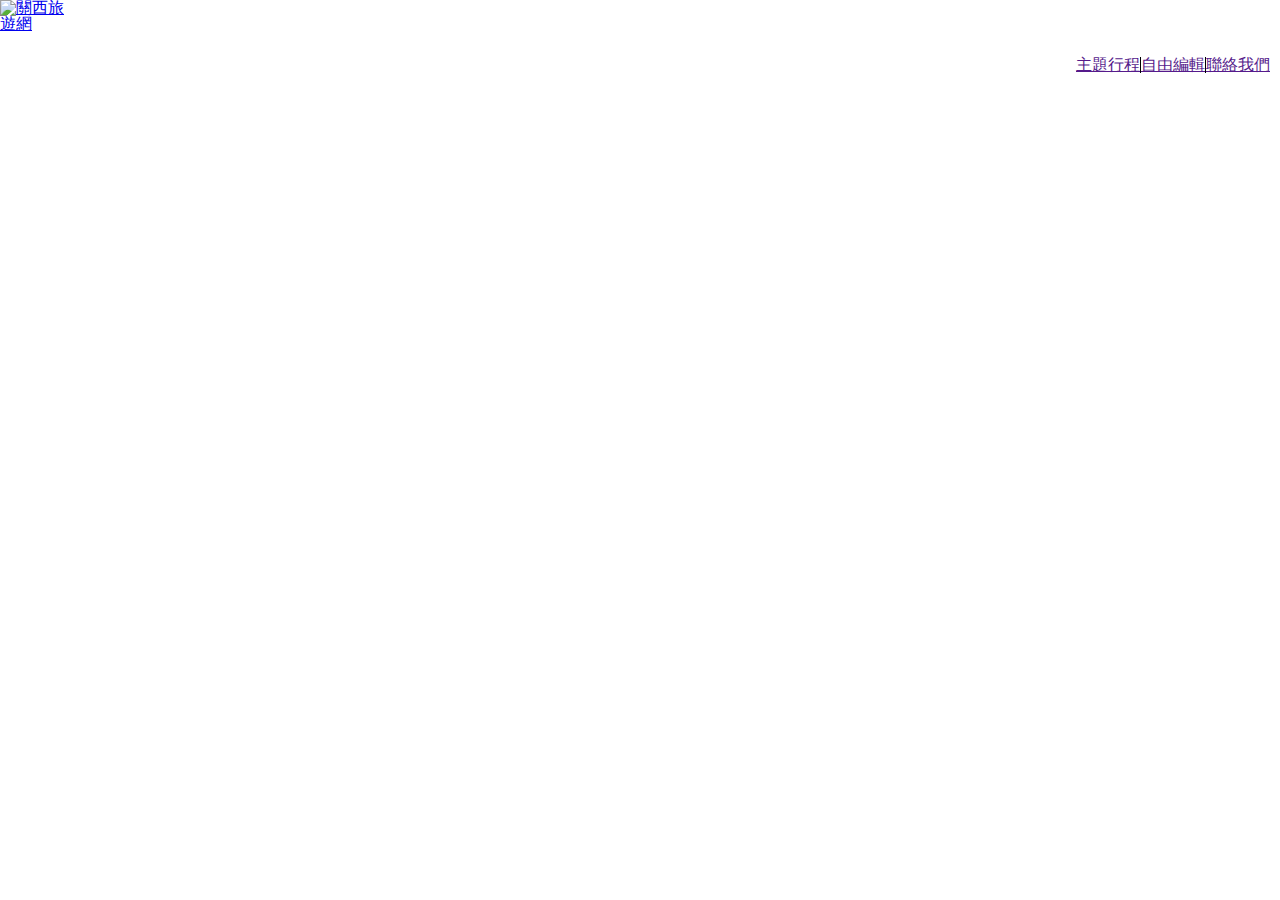
==== index.html @ ad69822a "20240726" ====
<!DOCTYPE html>
<html lang="zh-Hant-TW">
<head>
    <meta charset="UTF-8">
    <meta http-equiv="X-UA-Compatible" content="IE=edge">
    <meta name="viewport" content="width=device-width, initial-scale=1.0">
    <title>關西旅遊網t</title>
    <link rel="stylesheet" href="style.css">
</head>
<body>
    <header class="topbar">
        <h1 class="logo">
            <a href="./index.html"><img src="./images/favicon.ico" alt="關西旅遊網"></a>
        </h1>
        <nav class="navigation">
            <ul class="menu">
                <li><a href="">主題行程</a></li>
                <li><a href="">自由編輯</a></li>
                <li><a href="">聯絡我們</a></li>
            </ul>
            <ul class="icon">
                <li><a class="icon-fb" href="" ></a></li>
                <li><a class="icon-line" href="" ></a></li>
            </ul>
        </nav>
    </header>

    <main>
        <section id="banner_wapper"></section>
        <section id="topics"></section>
        <section id="free"></section>
        <section id="partner"></section>
        <section id="footer"></section>
    </main>
</body>
</html>
---- style.css ----
html, body, div, span, applet, object, iframe,
h1, h2, h3, h4, h5, h6, p, blockquote, pre,
a, abbr, acronym, address, big, cite, code,
del, dfn, em, img, ins, kbd, q, s, samp,
small, strike, strong, sub, sup, tt, var,
b, u, i, center,
dl, dt, dd, ol, ul, li,
fieldset, form, label, legend,
table, caption, tbody, tfoot, thead, tr, th, td,
article, aside, canvas, details, embed, 
figure, figcaption, footer, header, hgroup, 
menu, nav, output, ruby, section, summary,
time, mark, audio, video {
	margin: 0;
	padding: 0;
	border: 0;
	font-size: 100%;
	font: inherit;
	vertical-align: baseline;
}
/* HTML5 display-role reset for older browsers */
article, aside, details, figcaption, figure, 
footer, header, hgroup, menu, nav, section {
	display: block;
}
body {
	line-height: 1;
}
ol, ul {
	list-style: none;
}
blockquote, q {
	quotes: none;
}
blockquote:before, blockquote:after,
q:before, q:after {
	content: '';
	content: none;
}
table {
	border-collapse: collapse;
	border-spacing: 0;
}

#topbar {
    z-index: 999;
    width: 100%; 
    display: flex;
    justify-content: space-between;
    align-items: center;
    padding: 30px;
}

.logo {
    width: 65px;
}

.navigation .menu {
    display: flex;
    margin: 15px 0;
    padding: 10px;
    border-radius: 99px;
}

.navigation .menu li {
    border-right: solid 1px black;
}

.navigation .menu li:last-child {
    border-right: none;
}

.navigation {
    display: flex;
    flex-direction: column;
    align-items: flex-end;
}

.navigation .icon {
    display: flex;
}

.navigation .icon a {
    width: 35px;
    height: 35px;
    margin-left: 10px;
    transition: all 0.35s ease-in-out;
}
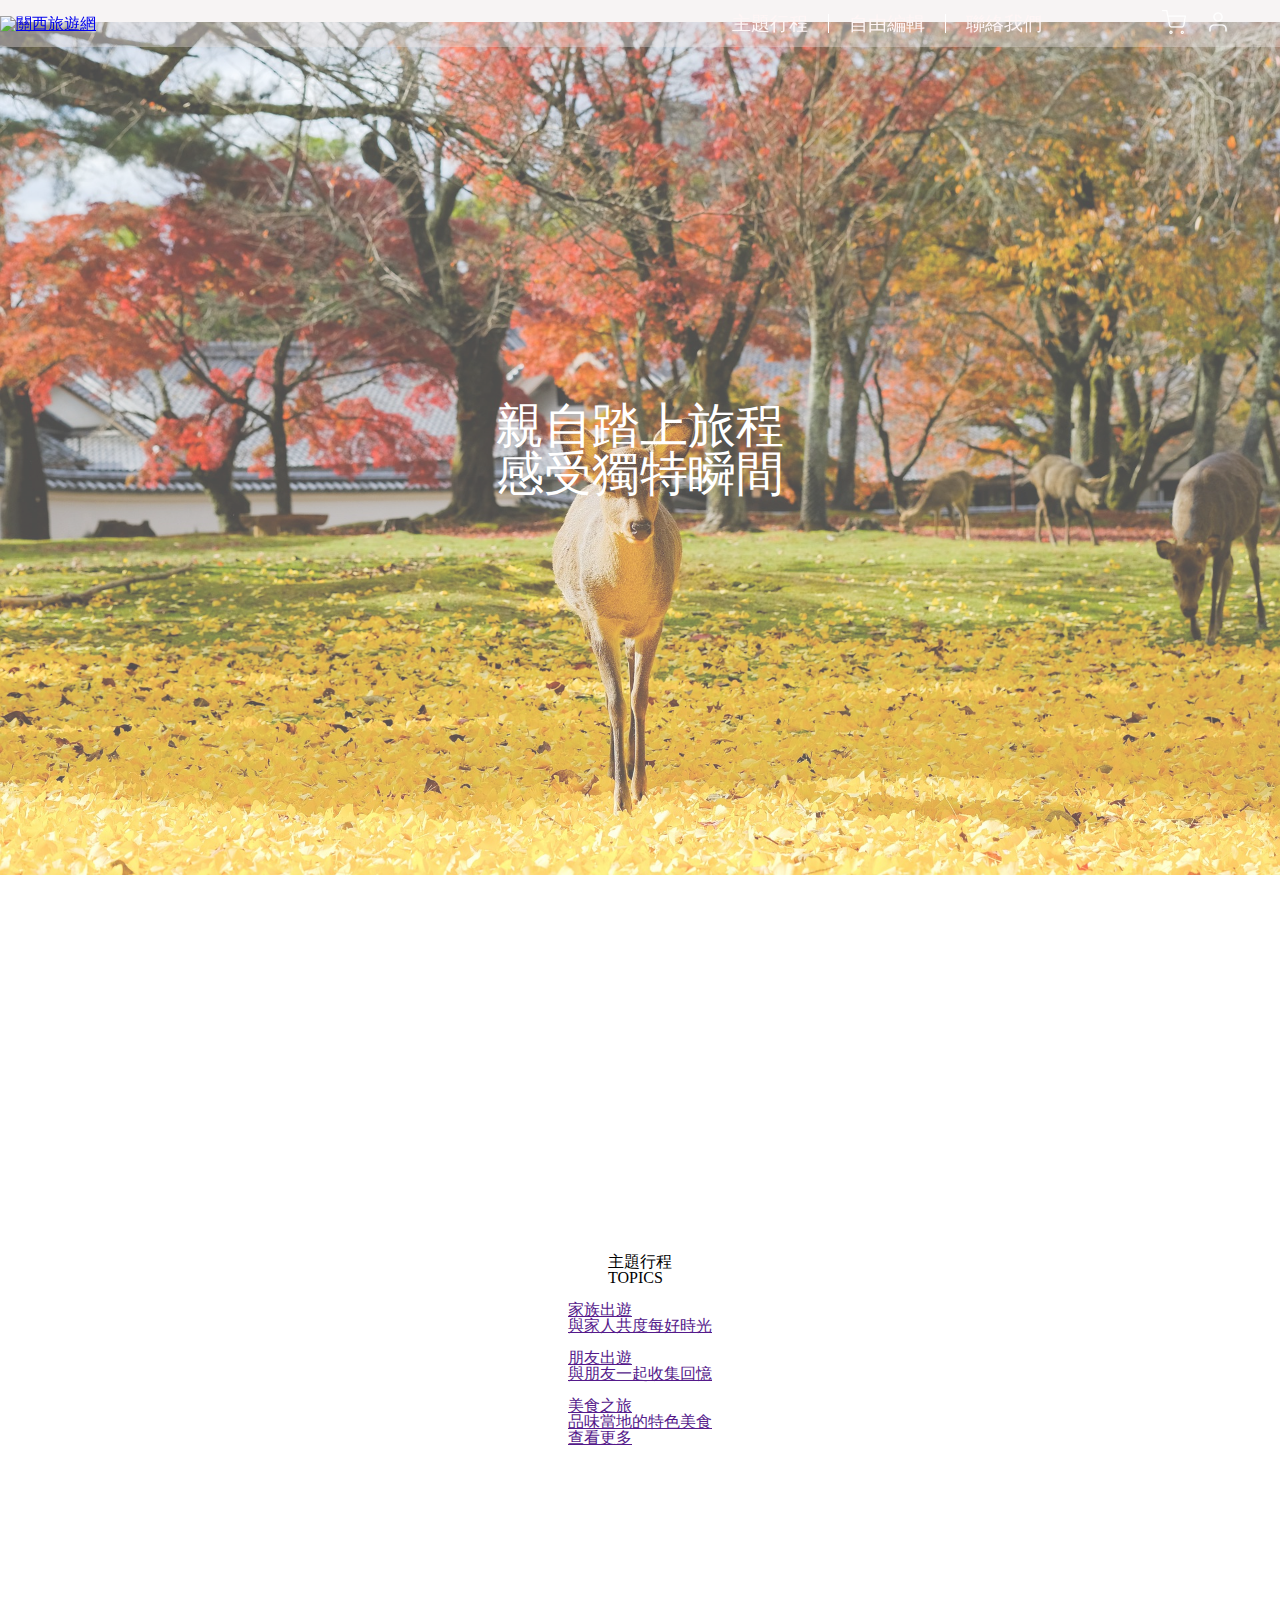
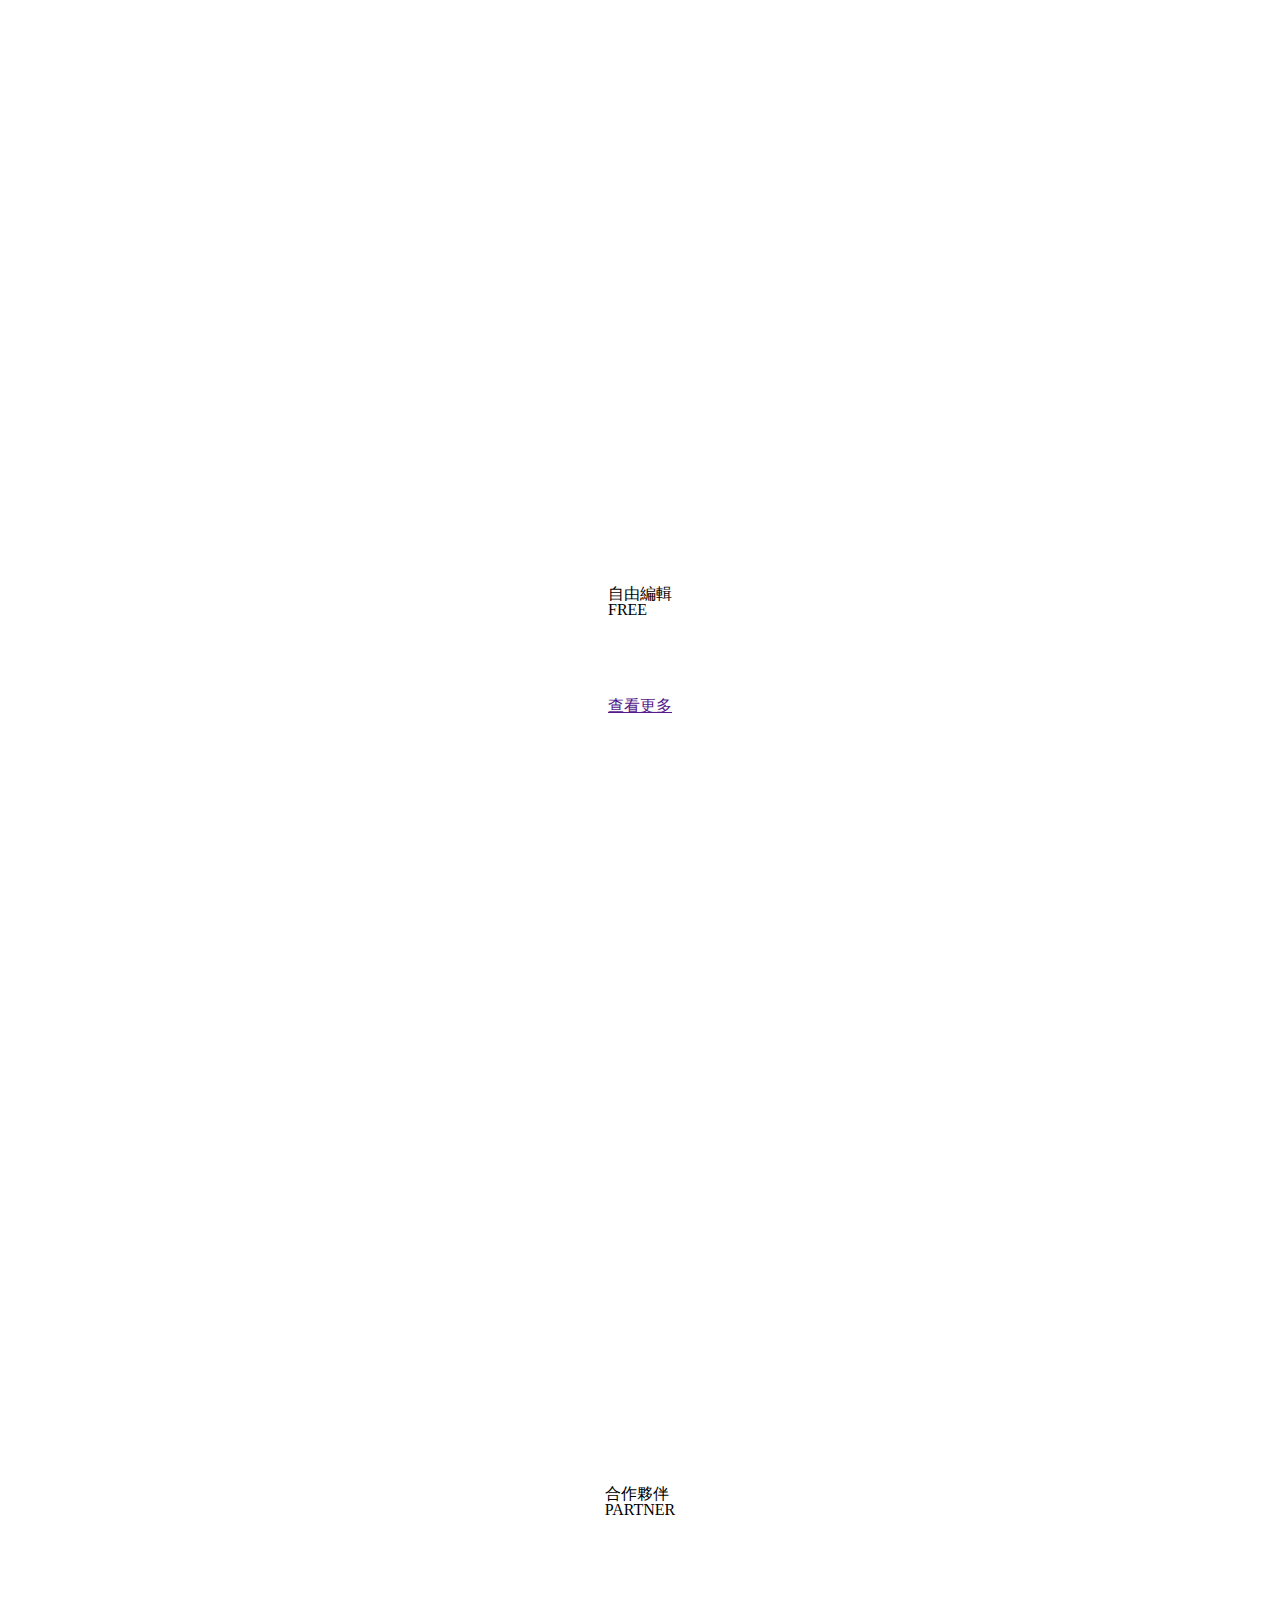
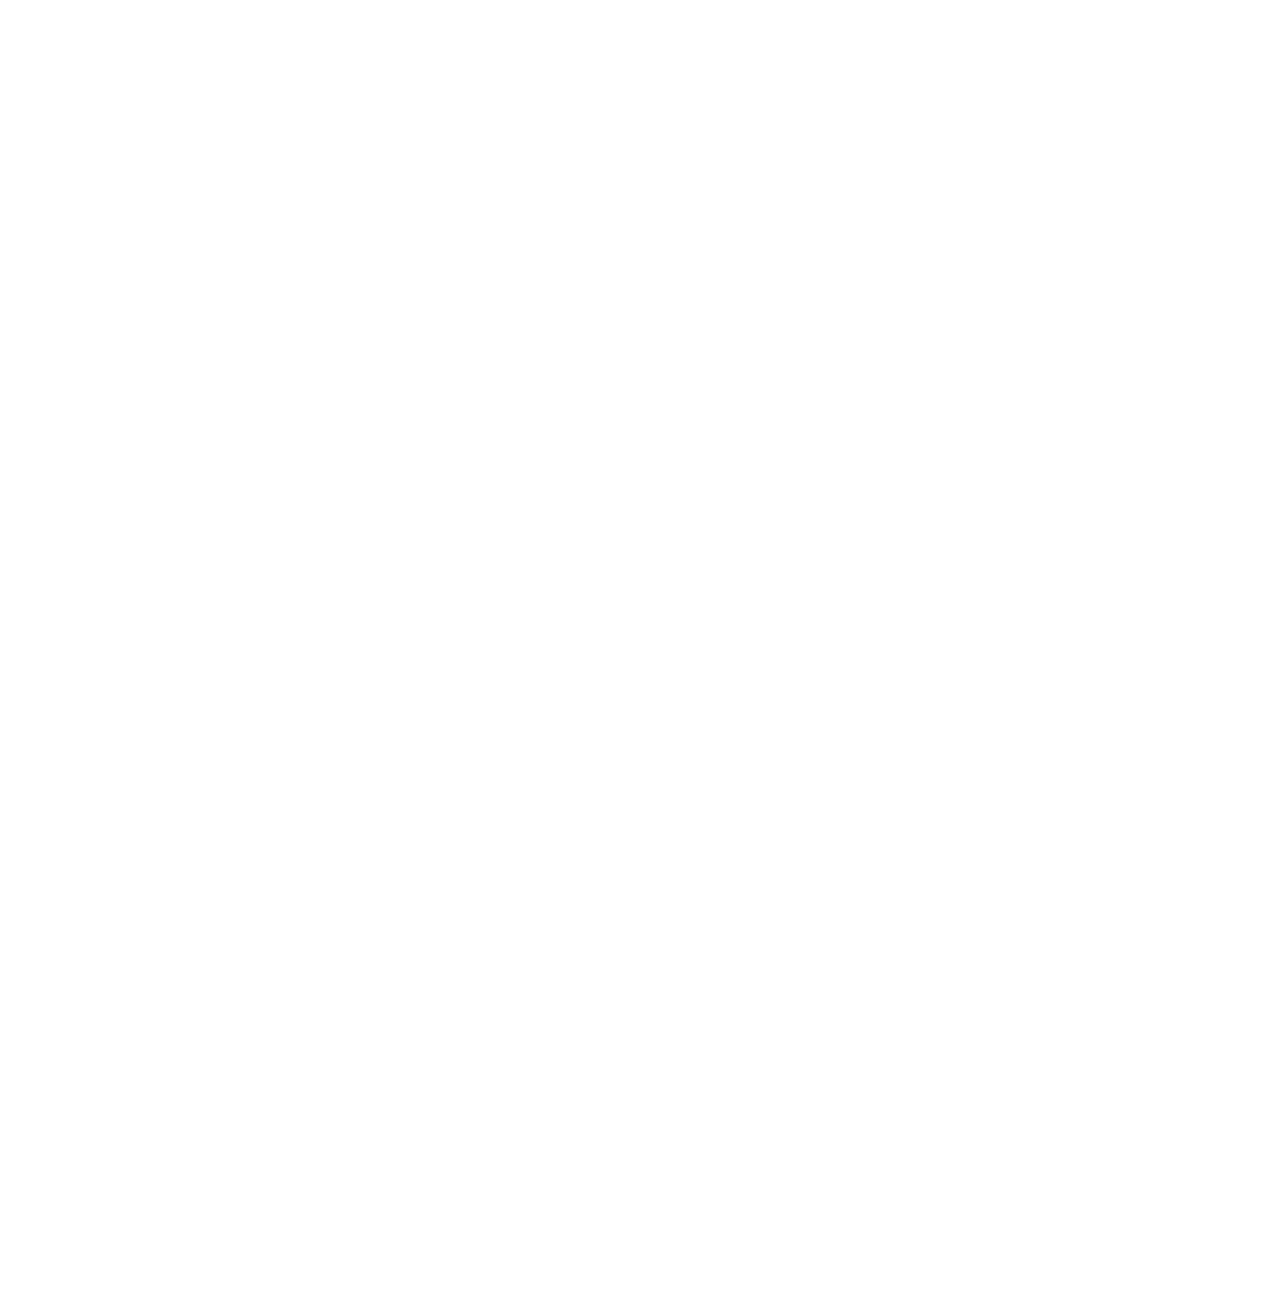
==== commit 7d931d73: "20240730" ====
--- a/index.html
+++ b/index.html
@@ -4,13 +4,14 @@
     <meta charset="UTF-8">
     <meta http-equiv="X-UA-Compatible" content="IE=edge">
     <meta name="viewport" content="width=device-width, initial-scale=1.0">
-    <title>關西旅遊網t</title>
+    <title>關西旅遊網</title>
+    <link rel="icon" href="./favicon.ico" type="image/x-icon">
     <link rel="stylesheet" href="style.css">
 </head>
 <body>
-    <header class="topbar">
+    <header id="topbar">
         <h1 class="logo">
-            <a href="./index.html"><img src="./images/favicon.ico" alt="關西旅遊網"></a>
+            <a href="./index.html"><img src="" alt="關西旅遊網"></a>
         </h1>
         <nav class="navigation">
             <ul class="menu">
@@ -19,17 +20,97 @@
                 <li><a href="">聯絡我們</a></li>
             </ul>
             <ul class="icon">
-                <li><a class="icon-fb" href="" ></a></li>
-                <li><a class="icon-line" href="" ></a></li>
+                <li><a class="icon-shoppingcar" href="" ><img src="./images/shoppingcar.png" alt="會員"></a></li>
+                <li><a class="icon-member" href="" ><img src="./images/User.png" alt="購物車"></a></li>
             </ul>
         </nav>
     </header>
 
     <main>
-        <section id="banner_wapper"></section>
-        <section id="topics"></section>
-        <section id="free"></section>
-        <section id="partner"></section>
+        <section id="banner_wrapper">
+            <div class="blurred_background">
+                <img src="./images/autumn-7423358_1920.jpg" alt="park">
+                <div class="content">
+                    <h2>親自踏上旅程</h2>
+                    <h3>感受獨特瞬間</h3>
+                </div>
+            </div>
+        </section>
+        <section id="topics">
+            <header class="title">
+                <h2>主題行程</h2>
+                <h3>TOPICS</h3>
+            </header>
+            <div class="box_list">
+                <article class="item">
+                    <a href="">
+                        <figure><img src="" alt=""></figure>
+                        <div class="content">
+                            <h1>家族出遊</h1>
+                            <p>與家人共度每好時光</p>
+                        </div>
+                    </a>
+                </article>
+                <article class="item">
+                    <a href="">
+                        <figure><img src="" alt=""></figure>
+                        <div class="content">
+                            <h1>朋友出遊</h1>
+                            <p>與朋友一起收集回憶</p>
+                        </div>
+                    </a>
+                </article>
+                <article class="item">
+                    <a href="">
+                        <figure><img src="" alt=""></figure>
+                        <div class="content">
+                            <h1>美食之旅</h1>
+                            <p>品味當地的特色美食</p>
+                        </div>
+                    </a>
+                </article>
+                <a href="" class="btn">
+                    <span>查看更多</span>
+                </a>
+            </div>
+        </section>
+
+        <section id="free">
+            <header class="title">
+                <h2>自由編輯</h2>
+                <h3>FREE</h3>
+            </header>
+            <div class="box_list">
+                <article class="item">
+                    <figure><img src="" alt=""></figure>
+                    <figure><img src="" alt=""></figure>
+                    <figure><img src="" alt=""></figure>
+                    <figure><img src="" alt=""></figure>
+                    <figure><img src="" alt=""></figure>
+                </article>
+            </div>
+            <a href="" class="btn">
+                <span>查看更多</span>
+            </a>
+        </section>
+
+        <section id="partner">
+            <header class="title">
+                <h2>合作夥伴</h2>
+                <h3>PARTNER</h3>
+            </header>
+            <div class="box_list">
+                <article class="item">
+                    <figure><img src="" alt=""></figure>
+                    <figure><img src="" alt=""></figure>
+                    <figure><img src="" alt=""></figure>
+                    <figure><img src="" alt=""></figure>
+                    <figure><img src="" alt=""></figure>
+                    <figure><img src="" alt=""></figure>
+                </article>
+            </div>
+        </section>
+
         <section id="footer"></section>
     </main>
 </body>
--- a/style.css
+++ b/style.css
@@ -43,47 +43,90 @@
 }
 
 #topbar {
+	display: flex;
+	justify-content: space-between;
+	align-items: center;
+	padding: 10px 0;
+	position: fixed;
+	background: rgba(235, 226, 226, 0.397);
+    color: rgb(255, 255, 255);
+	width: 100%; 
     z-index: 999;
-    width: 100%; 
-    display: flex;
-    justify-content: space-between;
-    align-items: center;
-    padding: 30px;
 }
 
-.logo {
-    width: 65px;
+.navigation {
+    display: flex;
+	padding: 0 50px;
 }
 
 .navigation .menu {
-    display: flex;
-    margin: 15px 0;
-    padding: 10px;
-    border-radius: 99px;
+	display: flex;
+	align-items: center;
+    gap: 20px;
 }
 
 .navigation .menu li {
-    border-right: solid 1px black;
+    border-right: solid 1px white;
+	padding: 0 20px 0 0;
 }
 
 .navigation .menu li:last-child {
     border-right: none;
 }
 
-.navigation {
+.navigation .menu a{
+	color: rgb(255, 246, 246);
+	text-decoration: none;
+	font-size: 1.2rem;
+	border-bottom: solid 2px transparent;
+}
+
+.navigation .menu a:hover {
+    border-bottom: solid 2px rgb(194, 109, 109);
+    transition: 0.35s ease-in-out;
+	padding-bottom: 6px;
+}
+
+.icon{
+	display: flex;
+	padding: 0 0 0 100px;
+	gap: 20px;
+}
+
+.icon a img{
+	width: 24px;
+	height: 24px;
+}
+
+/* 主要內容共用區 */
+section {
     display: flex;
     flex-direction: column;
-    align-items: flex-end;
+    justify-content: center;
+    align-items: center;
+    height: 100vh;
 }
 
-.navigation .icon {
-    display: flex;
+.blurred_background{
+	position: relative;
+	text-align: center;
 }
 
-.navigation .icon a {
-    width: 35px;
-    height: 35px;
-    margin-left: 10px;
-    transition: all 0.35s ease-in-out;
+.blurred_background img{
+	width: 100%;
+	height: auto;
+	opacity: 0.7;
 }
 
+.blurred_background .content{
+	position: absolute;
+	top: 50%;
+	left: 50%;
+	transform: translate(-50%, -50%);
+	color: white;
+	font-size: 48px;
+}
+
+
+
+
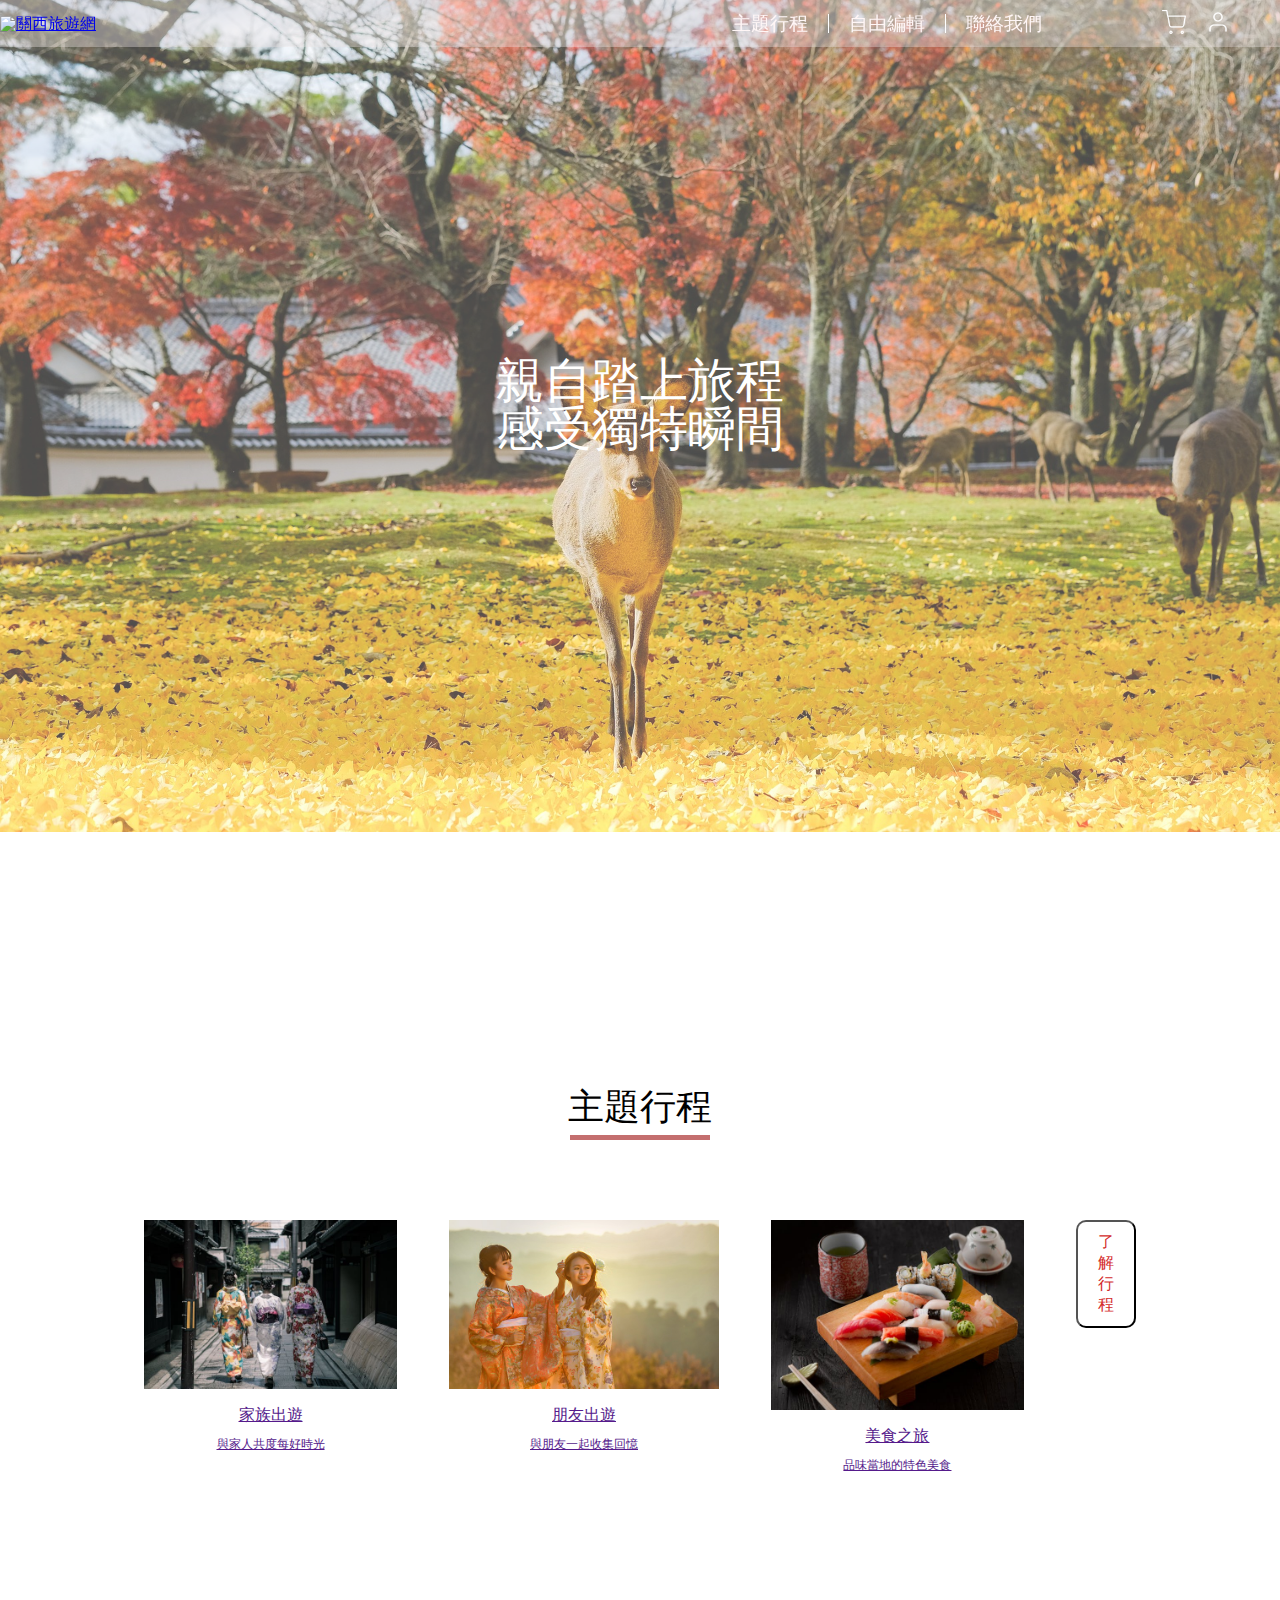
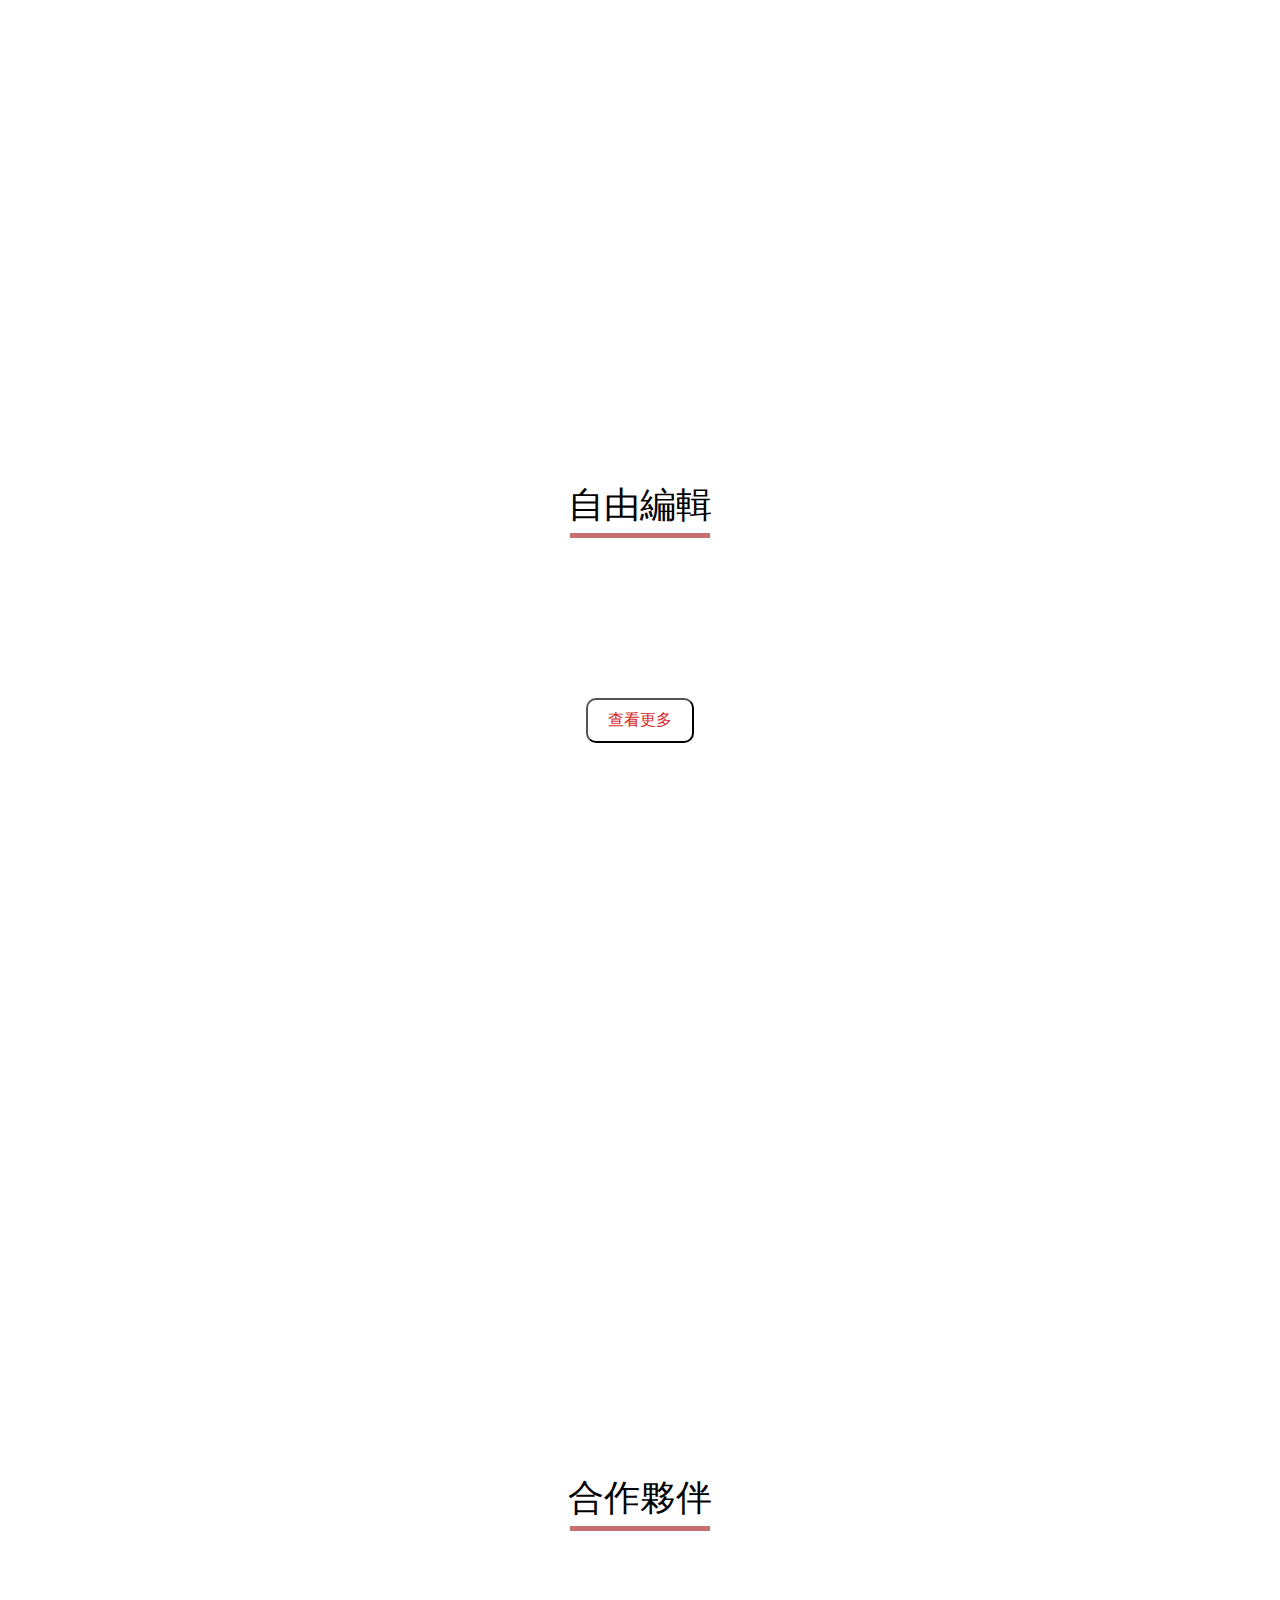
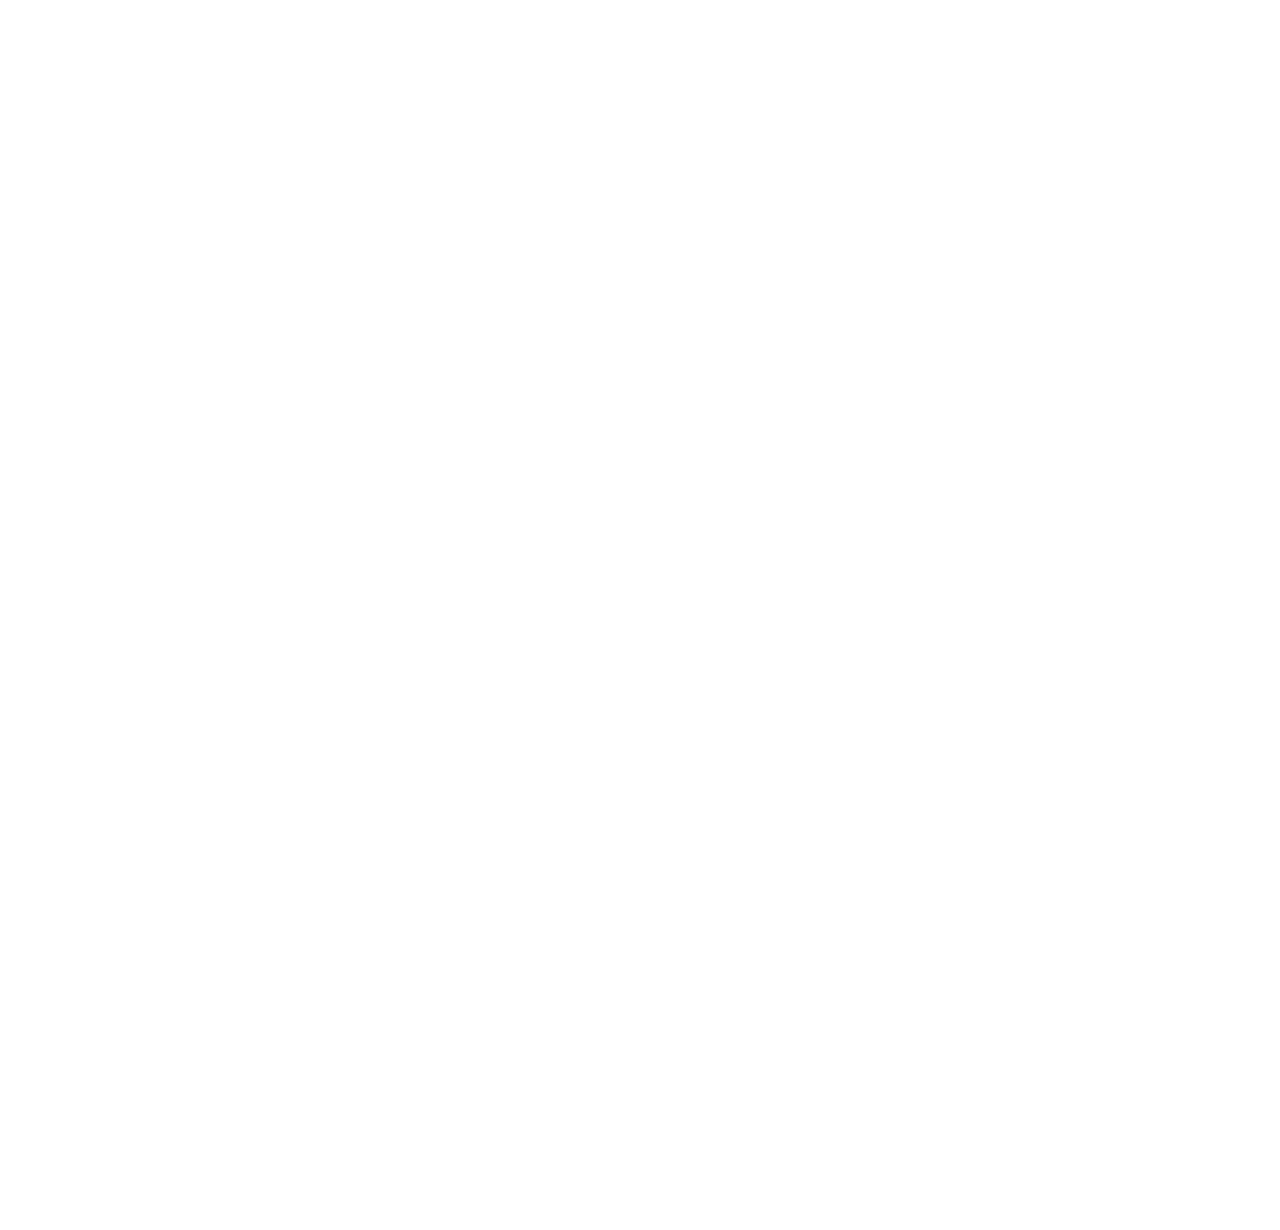
==== commit 61c7e47e: "20240802" ====
--- a/index.html
+++ b/index.html
@@ -28,7 +28,6 @@
 
     <main>
         <section id="banner_wrapper">
-            <div class="blurred_background">
                 <img src="./images/autumn-7423358_1920.jpg" alt="park">
                 <div class="content">
                     <h2>親自踏上旅程</h2>
@@ -39,79 +38,91 @@
         <section id="topics">
             <header class="title">
                 <h2>主題行程</h2>
-                <h3>TOPICS</h3>
             </header>
-            <div class="box_list">
-                <article class="item">
+            <div class="trips_container">
+                <div class="trip">
                     <a href="">
-                        <figure><img src="" alt=""></figure>
+                        <figure><img src="./images/family.jpeg" alt="家族出遊"></figure>
                         <div class="content">
-                            <h1>家族出遊</h1>
+                            <h3>家族出遊</h1>
                             <p>與家人共度每好時光</p>
                         </div>
                     </a>
-                </article>
-                <article class="item">
+                </div>
+                <div class="trip">
                     <a href="">
-                        <figure><img src="" alt=""></figure>
+                        <figure><img src="./images/friend.jpg" alt="朋友出遊"></figure>
                         <div class="content">
-                            <h1>朋友出遊</h1>
+                            <h3>朋友出遊</h1>
                             <p>與朋友一起收集回憶</p>
                         </div>
                     </a>
-                </article>
-                <article class="item">
+                </div>
+                <div class="trip">
                     <a href="">
-                        <figure><img src="" alt=""></figure>
+                        <figure><img src="./images/food.jpeg" alt="美食旅遊"></figure>
                         <div class="content">
-                            <h1>美食之旅</h1>
+                            <h3>美食之旅</h1>
                             <p>品味當地的特色美食</p>
                         </div>
                     </a>
-                </article>
-                <a href="" class="btn">
-                    <span>查看更多</span>
-                </a>
+                </div>
+                <div class="more_info">
+                    <button>了解行程</button>
+                </div>
+                
             </div>
         </section>
 
         <section id="free">
             <header class="title">
                 <h2>自由編輯</h2>
-                <h3>FREE</h3>
             </header>
-            <div class="box_list">
-                <article class="item">
+            <div class="free_container">
+                <div class="item">
                     <figure><img src="" alt=""></figure>
                     <figure><img src="" alt=""></figure>
                     <figure><img src="" alt=""></figure>
                     <figure><img src="" alt=""></figure>
                     <figure><img src="" alt=""></figure>
-                </article>
+                </div>
             </div>
-            <a href="" class="btn">
-                <span>查看更多</span>
-            </a>
+            <div class="more_info">
+                <button>查看更多</button>
+            </div>
         </section>
 
         <section id="partner">
             <header class="title">
                 <h2>合作夥伴</h2>
-                <h3>PARTNER</h3>
             </header>
-            <div class="box_list">
-                <article class="item">
-                    <figure><img src="" alt=""></figure>
-                    <figure><img src="" alt=""></figure>
-                    <figure><img src="" alt=""></figure>
-                    <figure><img src="" alt=""></figure>
-                    <figure><img src="" alt=""></figure>
-                    <figure><img src="" alt=""></figure>
-                </article>
+            <div class="icon_container">
+                <div class="item">
+                    <div class="icon">
+                        <img src="" alt="">
+                    </div>
+                    <div class="icon">
+                        <img src="" alt="">
+                    </div>
+                    <div class="icon">
+                        <img src="" alt="">
+                    </div>
+                    <div class="icon">
+                        <img src="" alt="">
+                    </div>
+                    <div class="icon">
+                        <img src="" alt="">
+                    </div>
+                    <div class="icon">
+                        <img src="" alt="">
+                    </div>
+                </div>
             </div>
         </section>
 
-        <section id="footer"></section>
+        <section id="footer">
+
+        </section>
     </main>
 </body>
 </html>--- a/style.css
+++ b/style.css
@@ -42,6 +42,7 @@
 	border-spacing: 0;
 }
 
+/* topba */
 #topbar {
 	display: flex;
 	justify-content: space-between;
@@ -104,21 +105,48 @@
     flex-direction: column;
     justify-content: center;
     align-items: center;
-    height: 100vh;
+    height: 90vh;
 }
 
-.blurred_background{
+#topics, #free, #partner{
+	text-align: center;
+    padding: 50px 20px;
+    background-color: white;
+    max-width: 1440px;
+    margin: 20px auto;
+}
+
+#topics h2, #free h2, #partner h2{
+	font-size: 36px;
+    margin-bottom: 80px;
+    position: relative;
+}
+
+#topics h2::after, #free h2::after, #partner h2::after{
+	content: '';
+    width: 140px;
+    height: 5px;
+    background-color: rgba(161, 24, 24, 0.623);
+    display: block;
+    margin: 10px auto 0;
+}
+
+/* banner */
+#banner_wrapper{
+	
+}
+#banner_wrapper{
 	position: relative;
 	text-align: center;
 }
 
-.blurred_background img{
+#banner_wrapper img{
 	width: 100%;
 	height: auto;
 	opacity: 0.7;
 }
 
-.blurred_background .content{
+#banner_wrapper .content{
 	position: absolute;
 	top: 50%;
 	left: 50%;
@@ -127,6 +155,41 @@
 	font-size: 48px;
 }
 
+/* topics */
+.trips_container{
+	display: flex;
+	width: 80%;
+    justify-content: center;
+	align-items: flex-start;
+	gap: 52px;
+}
+
+.trips_container img{
+	width: 100%;
+	height: auto;
+}
+
+.trip h3{
+	font-size: 16px;
+    margin: 15px 0 10px;
+}
+
+.trip p{
+	font-size: 12px;
+    margin: 15px 0 10px;
+}
+
+button {
+    background-color: rgb(255, 255, 255);
+    color: rgb(212, 43, 43);
+    padding: 10px 20px;
+    font-size: 16px;
+    border-radius: 10px;
+    cursor: pointer;
+}
+
+button:hover{
+	background-color: rgb(201, 157, 157);
+}
 
 
-
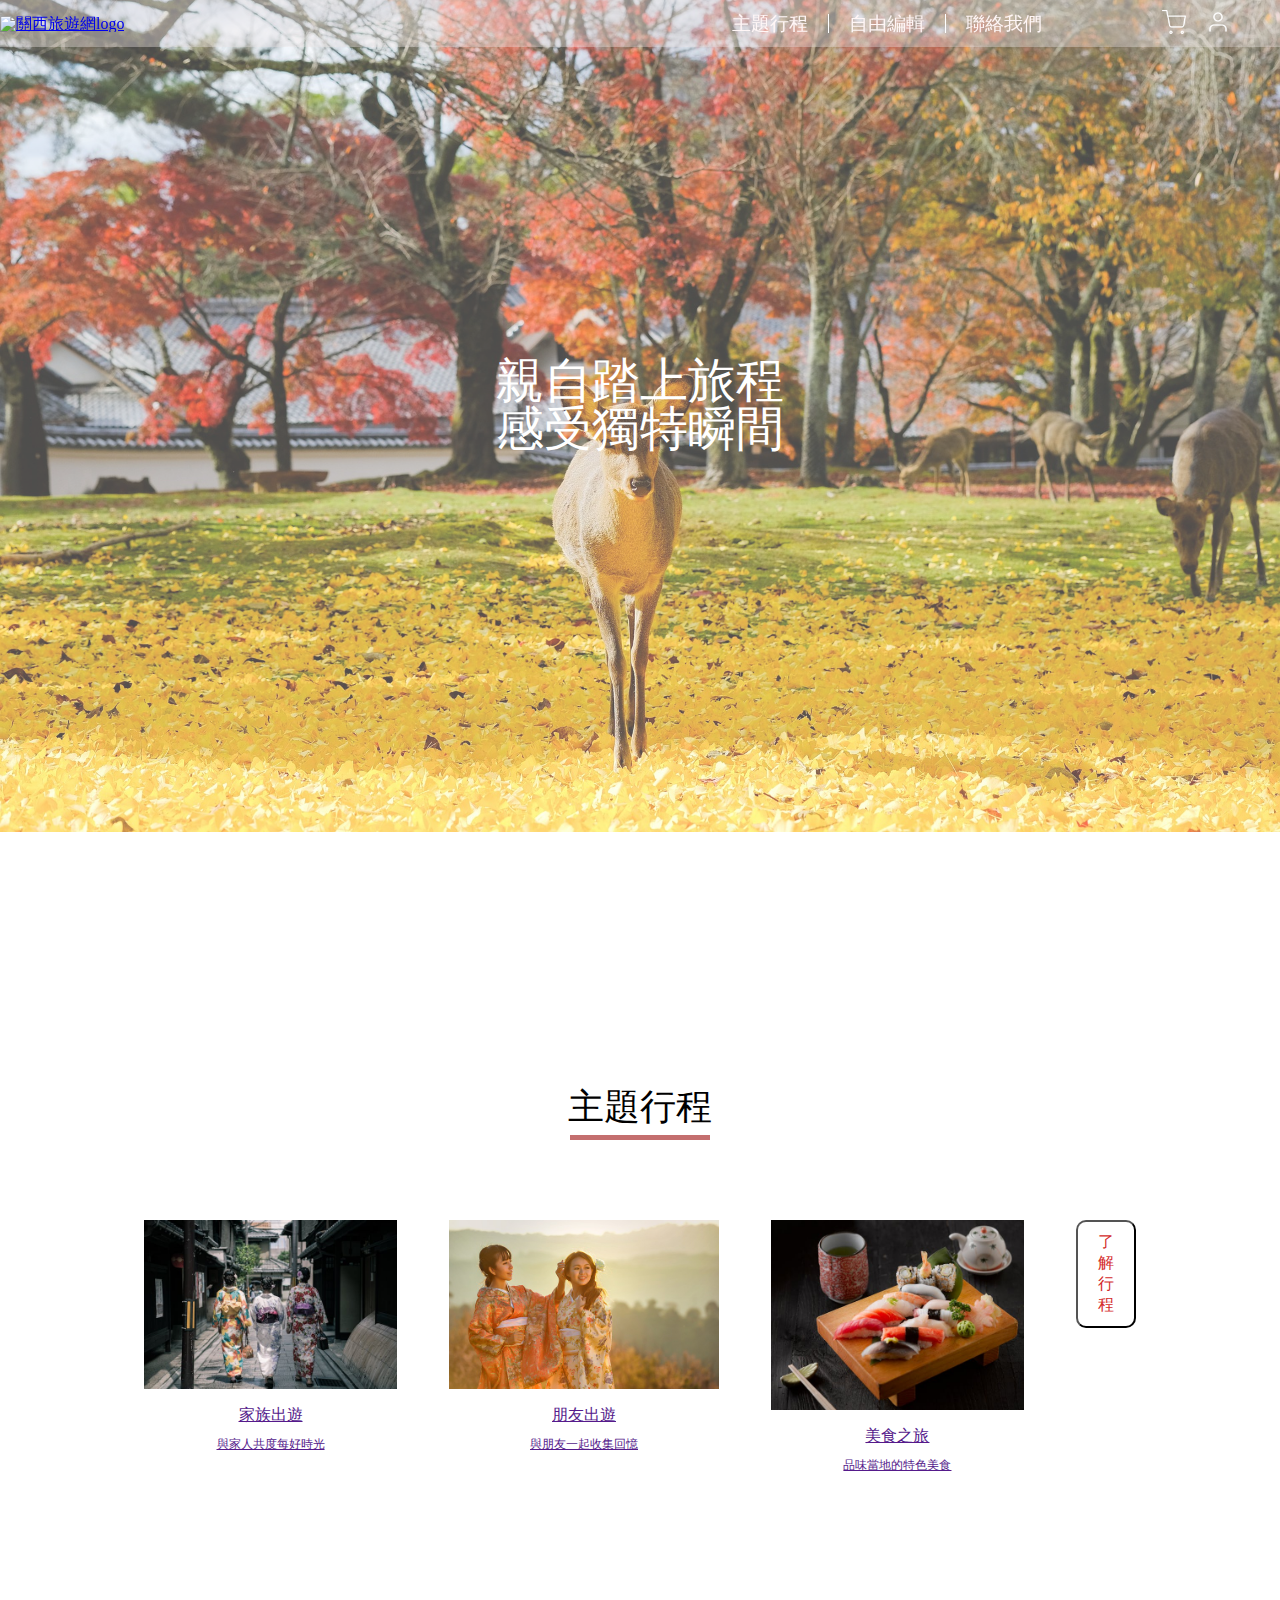
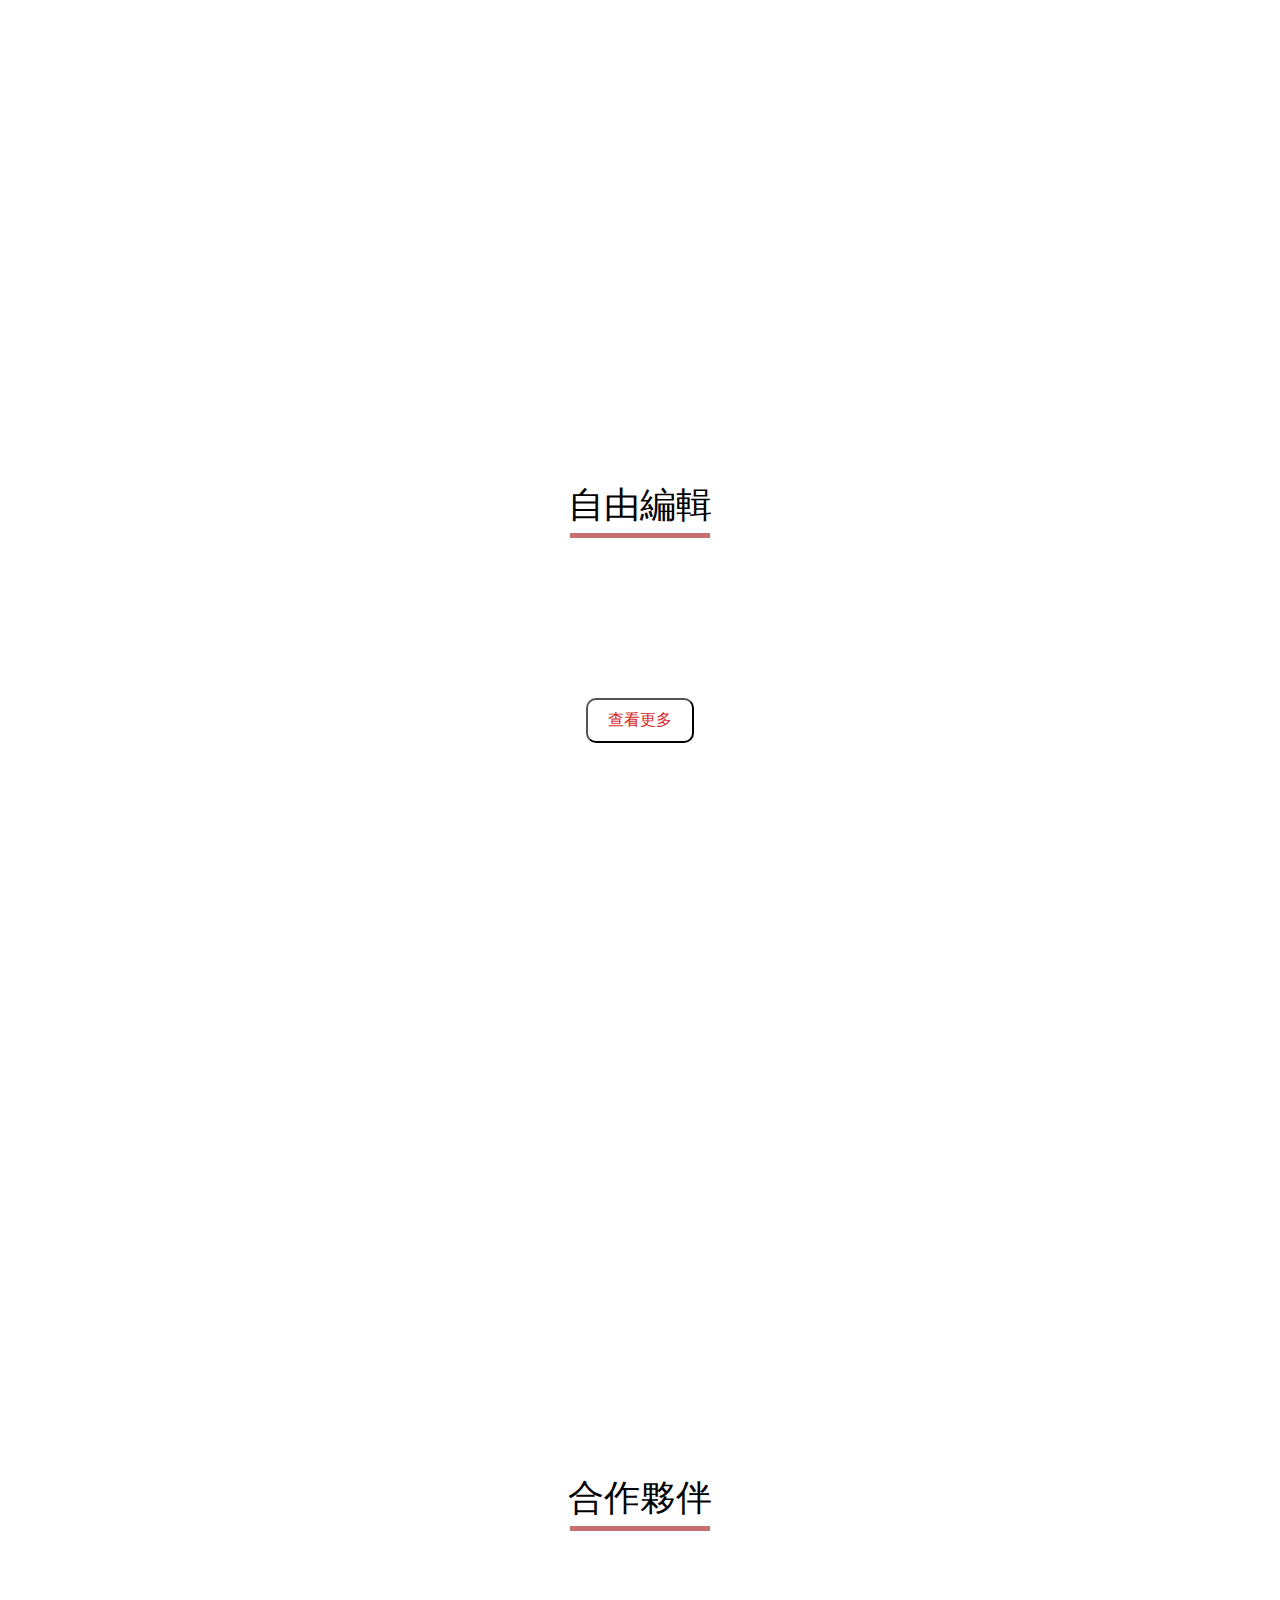
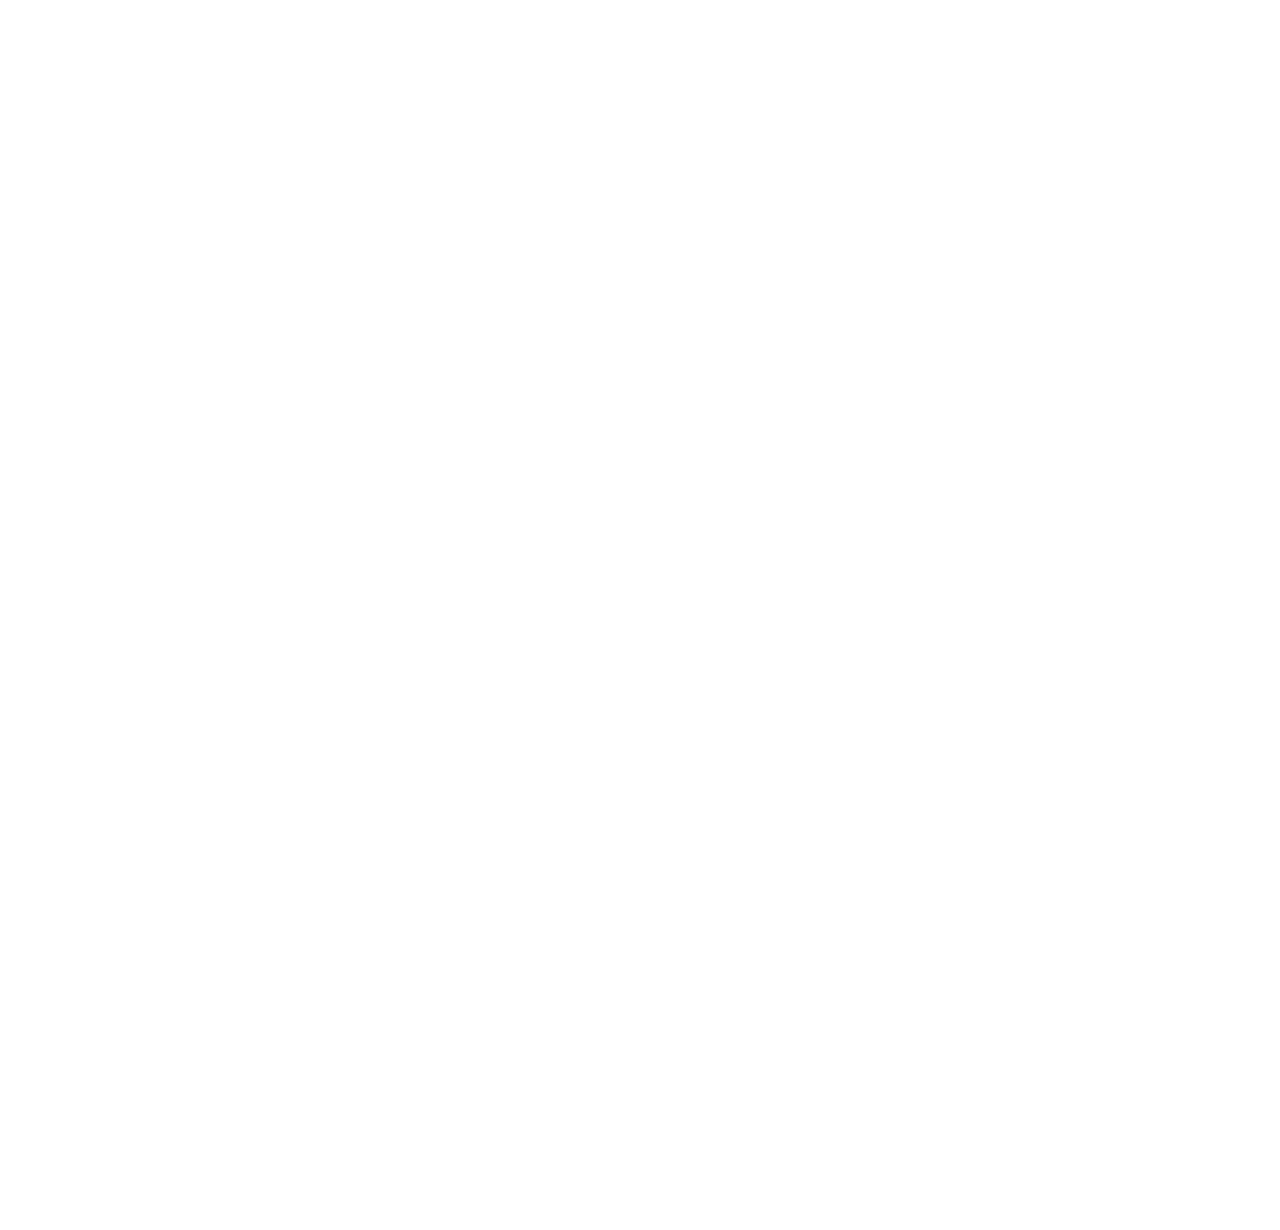
==== commit a06c88e4: "2024" ====
--- a/index.html
+++ b/index.html
@@ -11,7 +11,7 @@
 <body>
     <header id="topbar">
         <h1 class="logo">
-            <a href="./index.html"><img src="" alt="關西旅遊網"></a>
+            <a href="./index.html"><img src="" alt="關西旅遊網logo"></a>
         </h1>
         <nav class="navigation">
             <ul class="menu">
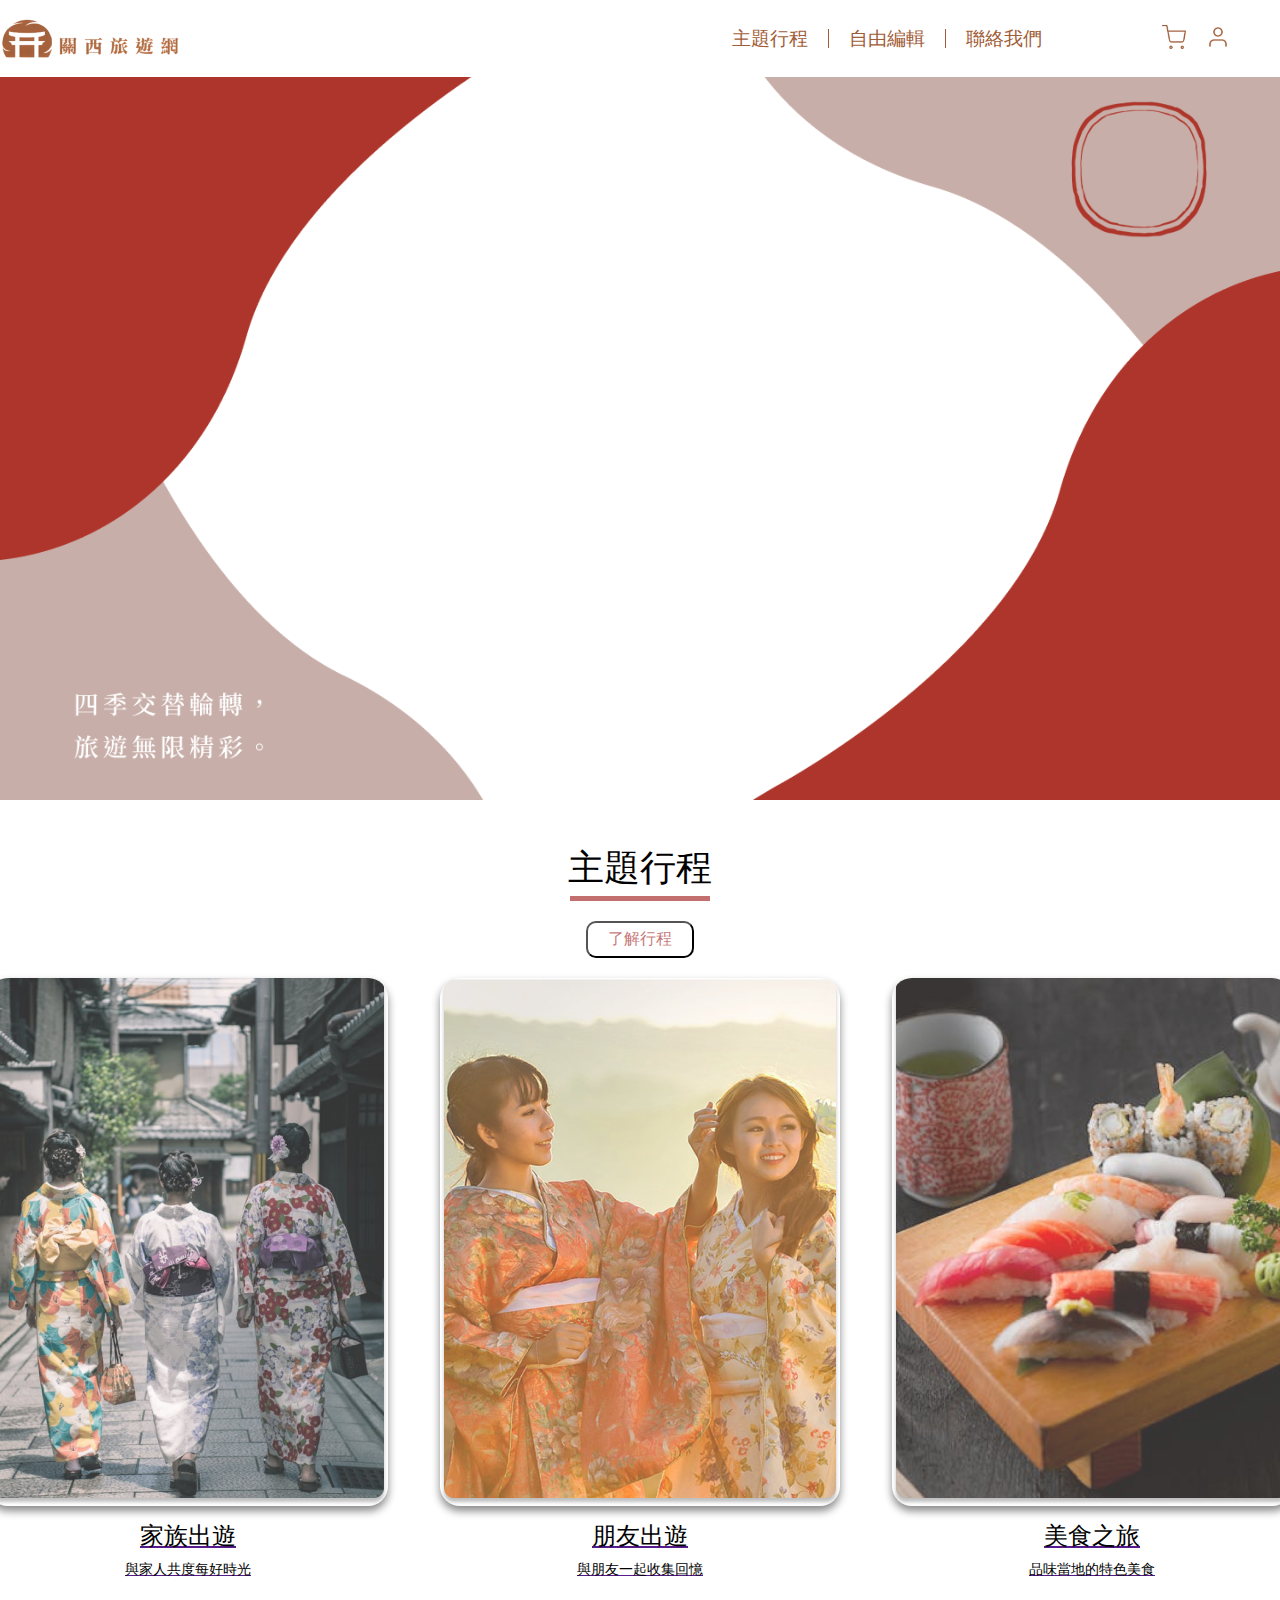
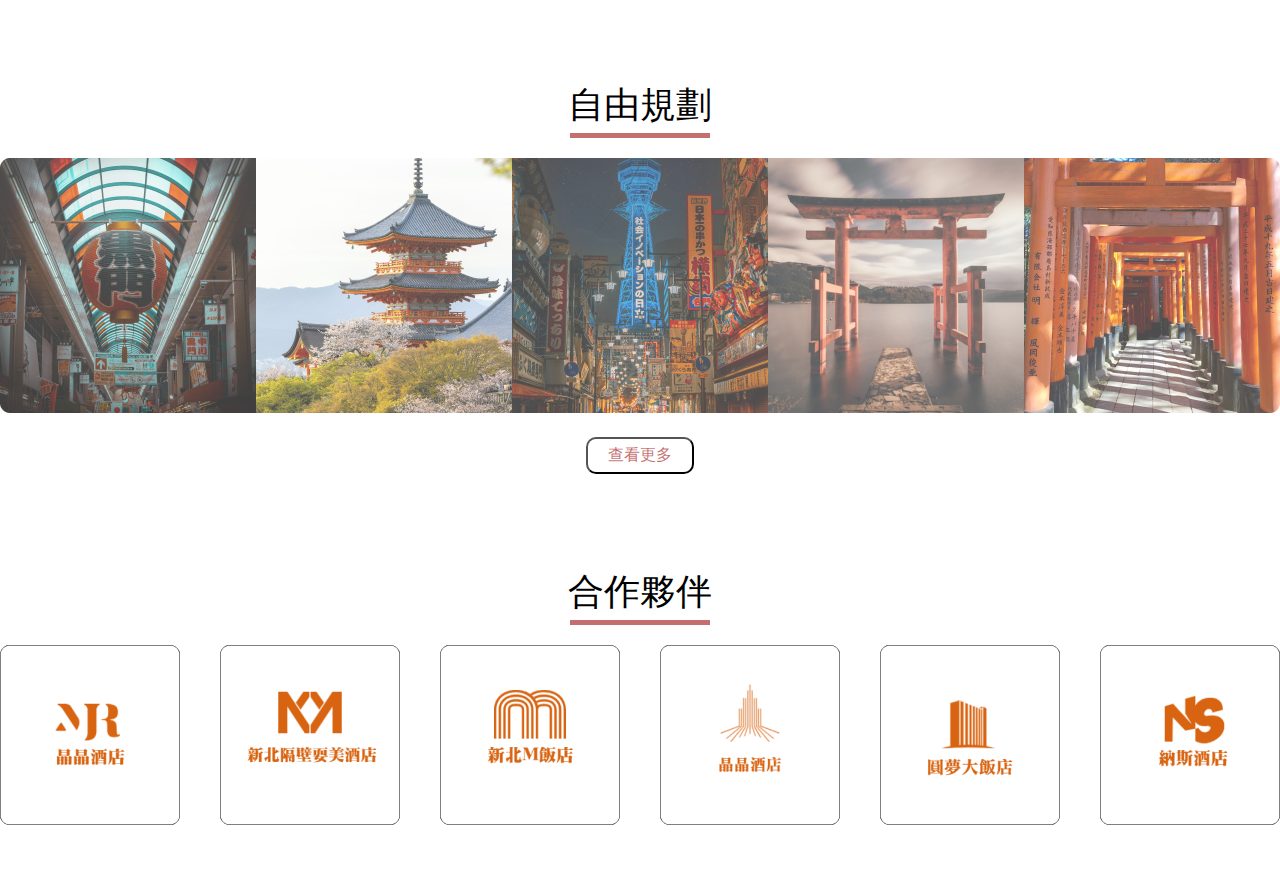
==== commit 565139d4: "20240806" ====
--- a/index.html
+++ b/index.html
@@ -1,5 +1,6 @@
 <!DOCTYPE html>
 <html lang="zh-Hant-TW">
+
 <head>
     <meta charset="UTF-8">
     <meta http-equiv="X-UA-Compatible" content="IE=edge">
@@ -8,10 +9,11 @@
     <link rel="icon" href="./favicon.ico" type="image/x-icon">
     <link rel="stylesheet" href="style.css">
 </head>
+
 <body>
-    <header id="topbar">
+    <header id="container-topbar">
         <h1 class="logo">
-            <a href="./index.html"><img src="" alt="關西旅遊網logo"></a>
+            <a href="./index.html"><img src="./images/logo.png" alt="關西旅遊網logo"></a>
         </h1>
         <nav class="navigation">
             <ul class="menu">
@@ -20,102 +22,100 @@
                 <li><a href="">聯絡我們</a></li>
             </ul>
             <ul class="icon">
-                <li><a class="icon-shoppingcar" href="" ><img src="./images/shoppingcar.png" alt="會員"></a></li>
-                <li><a class="icon-member" href="" ><img src="./images/User.png" alt="購物車"></a></li>
+                <li><a class="icon-shoppingcar" href=""><img src="./images/shoppingcar.png" alt="會員"></a></li>
+                <li><a class="icon-member" href=""><img src="./images/User.png" alt="購物車"></a></li>
             </ul>
         </nav>
     </header>
 
     <main>
-        <section id="banner_wrapper">
-                <img src="./images/autumn-7423358_1920.jpg" alt="park">
-                <div class="content">
-                    <h2>親自踏上旅程</h2>
-                    <h3>感受獨特瞬間</h3>
-                </div>
+
+        <section id="container-banner">
+            <img src="./images/topbar-background.png" alt="park">
+            <div class="content">
+                <h2></h2>
+                <h3></h3>
             </div>
         </section>
-        <section id="topics">
+        
+        <section id="container-topics">
             <header class="title">
                 <h2>主題行程</h2>
             </header>
-            <div class="trips_container">
-                <div class="trip">
+            <div class="more-info">
+                <a href="">
+                    <button>了解行程</button>
+                </a>
+            </div>
+            <div class="box-list">
+                <div class="item">
                     <a href="">
-                        <figure><img src="./images/family.jpeg" alt="家族出遊"></figure>
+                        <figure><img src="./images/family.png" alt="家族出遊"></figure>
                         <div class="content">
                             <h3>家族出遊</h1>
                             <p>與家人共度每好時光</p>
                         </div>
                     </a>
                 </div>
-                <div class="trip">
+                <div class="item">
                     <a href="">
-                        <figure><img src="./images/friend.jpg" alt="朋友出遊"></figure>
+                        <figure><img src="./images/friend.png" alt="朋友出遊"></figure>
                         <div class="content">
                             <h3>朋友出遊</h1>
                             <p>與朋友一起收集回憶</p>
                         </div>
                     </a>
                 </div>
-                <div class="trip">
+                <div class="item">
                     <a href="">
-                        <figure><img src="./images/food.jpeg" alt="美食旅遊"></figure>
+                        <figure><img src="./images/food.png" alt="美食旅遊"></figure>
                         <div class="content">
                             <h3>美食之旅</h1>
                             <p>品味當地的特色美食</p>
                         </div>
                     </a>
                 </div>
-                <div class="more_info">
-                    <button>了解行程</button>
-                </div>
-                
             </div>
         </section>
 
-        <section id="free">
+        <section id="container-free">
             <header class="title">
-                <h2>自由編輯</h2>
+                <h2>自由規劃</h2>
             </header>
-            <div class="free_container">
+            <div class="item">
                 <div class="item">
-                    <figure><img src="" alt=""></figure>
-                    <figure><img src="" alt=""></figure>
-                    <figure><img src="" alt=""></figure>
-                    <figure><img src="" alt=""></figure>
-                    <figure><img src="" alt=""></figure>
+                    <figure><img src="./images/free.png" alt=""></figure>
                 </div>
             </div>
-            <div class="more_info">
-                <button>查看更多</button>
+            <div class="more-info">
+                <a href="">
+                    <button>查看更多</button>
+                </a>
             </div>
         </section>
 
-        <section id="partner">
+        <section id="container-partner">
             <header class="title">
                 <h2>合作夥伴</h2>
             </header>
-            <div class="icon_container">
-                <div class="item">
-                    <div class="icon">
-                        <img src="" alt="">
-                    </div>
-                    <div class="icon">
-                        <img src="" alt="">
-                    </div>
-                    <div class="icon">
-                        <img src="" alt="">
-                    </div>
-                    <div class="icon">
-                        <img src="" alt="">
-                    </div>
-                    <div class="icon">
-                        <img src="" alt="">
-                    </div>
-                    <div class="icon">
-                        <img src="" alt="">
-                    </div>
+            <div class="icon-list">
+                <div class="icon">
+                    <img src="./images/logo-1.png" alt="">
+                </div>
+                <div class="icon">
+                    <img src="./images/logo-2.png" alt="">
+                </div>
+                <div class="icon">
+                    <img src="./images/logo-3.png" alt="">
+                </div>
+                <div class="icon">
+                    <img src="./images/logo-4.png" alt="">
+                </div>
+                <div class="icon">
+                    <img src="./images/logo-5.png" alt="">
+                </div>
+                <div class="icon">
+                    <img src="./images/logo-6.png" alt="">
                 </div>
             </div>
         </section>
@@ -125,4 +125,5 @@
         </section>
     </main>
 </body>
+
 </html>--- a/style.css
+++ b/style.css
@@ -42,19 +42,21 @@
 	border-spacing: 0;
 }
 
-/* topba */
-#topbar {
+/* container-topbar */
+#container-topbar {
 	display: flex;
 	justify-content: space-between;
 	align-items: center;
 	padding: 10px 0;
 	position: fixed;
-	background: rgba(235, 226, 226, 0.397);
-    color: rgb(255, 255, 255);
 	width: 100%; 
     z-index: 999;
-}
-
+	background-color: white;
+}
+
+.logo{
+	width: 65px;
+}
 .navigation {
     display: flex;
 	padding: 0 50px;
@@ -67,7 +69,7 @@
 }
 
 .navigation .menu li {
-    border-right: solid 1px white;
+    border-right: solid 1px rgba(161, 92, 56, 1);
 	padding: 0 20px 0 0;
 }
 
@@ -76,27 +78,28 @@
 }
 
 .navigation .menu a{
-	color: rgb(255, 246, 246);
+	color: rgba(161, 92, 56, 1);
 	text-decoration: none;
 	font-size: 1.2rem;
 	border-bottom: solid 2px transparent;
 }
 
 .navigation .menu a:hover {
-    border-bottom: solid 2px rgb(194, 109, 109);
+    border-bottom: solid 2px rgba(161, 92, 56, 1);
     transition: 0.35s ease-in-out;
 	padding-bottom: 6px;
 }
 
-.icon{
+.navigation .icon{
 	display: flex;
 	padding: 0 0 0 100px;
 	gap: 20px;
 }
 
-.icon a img{
+.navigation .icon a img{
 	width: 24px;
 	height: 24px;
+	color: rgba(161, 92, 56, 1);
 }
 
 /* 主要內容共用區 */
@@ -105,24 +108,22 @@
     flex-direction: column;
     justify-content: center;
     align-items: center;
-    height: 90vh;
-}
-
-#topics, #free, #partner{
+}
+
+#container-topics, #container-free, #container-partner{
 	text-align: center;
     padding: 50px 20px;
     background-color: white;
     max-width: 1440px;
-    margin: 20px auto;
-}
-
-#topics h2, #free h2, #partner h2{
+}
+
+#container-topics h2, #container-free h2, #container-partner h2{
 	font-size: 36px;
-    margin-bottom: 80px;
+    margin-bottom: 20px;
     position: relative;
 }
 
-#topics h2::after, #free h2::after, #partner h2::after{
+#container-topics h2::after, #container-free h2::after, #container-partner h2::after{
 	content: '';
     width: 140px;
     height: 5px;
@@ -131,22 +132,32 @@
     margin: 10px auto 0;
 }
 
-/* banner */
-#banner_wrapper{
-	
-}
-#banner_wrapper{
+button {
+    background-color: rgb(255, 255, 255);
+    color: rgba(161, 24, 24, 0.623);
+    padding: 6px 20px;
+    font-size: 16px;
+    border-radius: 10px;
+    cursor: pointer;
+}
+
+button:hover{
+	background-color: rgb(233, 221, 221);
+}
+
+/* container-banner */
+#container-bannerr{
 	position: relative;
 	text-align: center;
 }
 
-#banner_wrapper img{
+#container-banner img{
 	width: 100%;
 	height: auto;
-	opacity: 0.7;
-}
-
-#banner_wrapper .content{
+	opacity: 0.9;
+}
+
+#container-banner .content{
 	position: absolute;
 	top: 50%;
 	left: 50%;
@@ -155,41 +166,50 @@
 	font-size: 48px;
 }
 
-/* topics */
-.trips_container{
-	display: flex;
-	width: 80%;
+/* container-topics */
+#container-topics .more-info {
+	padding: 0 0 20px 0;
+}
+.box-list{
+	display: flex;
     justify-content: center;
 	align-items: flex-start;
+	max-width: 1440px;
+	width: 80%;
 	gap: 52px;
-}
-
-.trips_container img{
-	width: 100%;
-	height: auto;
-}
-
-.trip h3{
-	font-size: 16px;
+	
+}
+.box-list .item img{
+    flex: 1;
+    box-shadow: 0px 5px 8px #898989;
+    border-radius: 20px;
+}
+
+.item h3{
+	font-size: 24px;
     margin: 15px 0 10px;
-}
-
-.trip p{
-	font-size: 12px;
+	color: black;
+	text-decoration: none;
+}
+
+.item p{
+	font-size: 14px;
     margin: 15px 0 10px;
-}
-
-button {
-    background-color: rgb(255, 255, 255);
-    color: rgb(212, 43, 43);
-    padding: 10px 20px;
-    font-size: 16px;
-    border-radius: 10px;
-    cursor: pointer;
-}
-
-button:hover{
-	background-color: rgb(201, 157, 157);
-}
-
-
+	color: black;
+}
+/* container-partner */
+.icon-list{
+	display: flex;
+	justify-content: center;
+	align-items: center;
+}
+
+.icon-list .icon{
+	padding: 0 20px;
+}
+
+#container-free .more-info {
+	padding: 20px 0 0 0;
+}
+
+
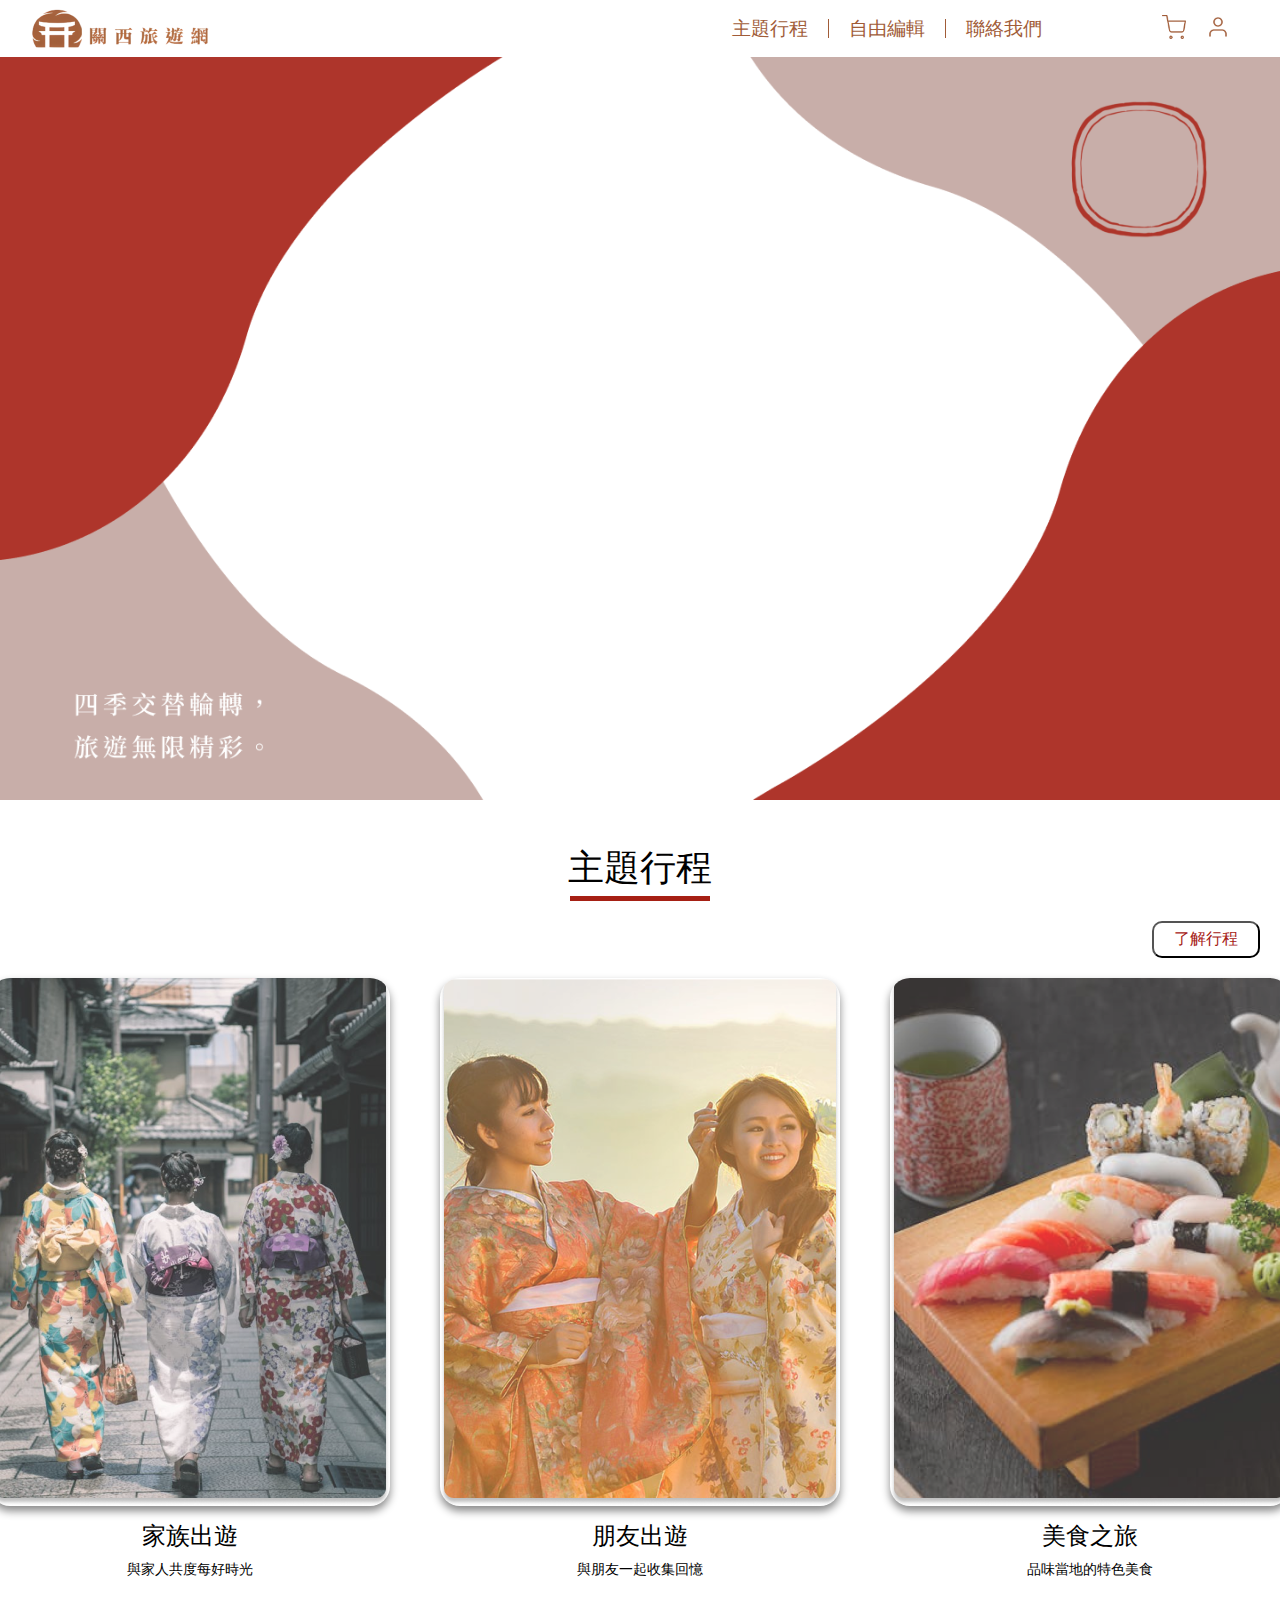
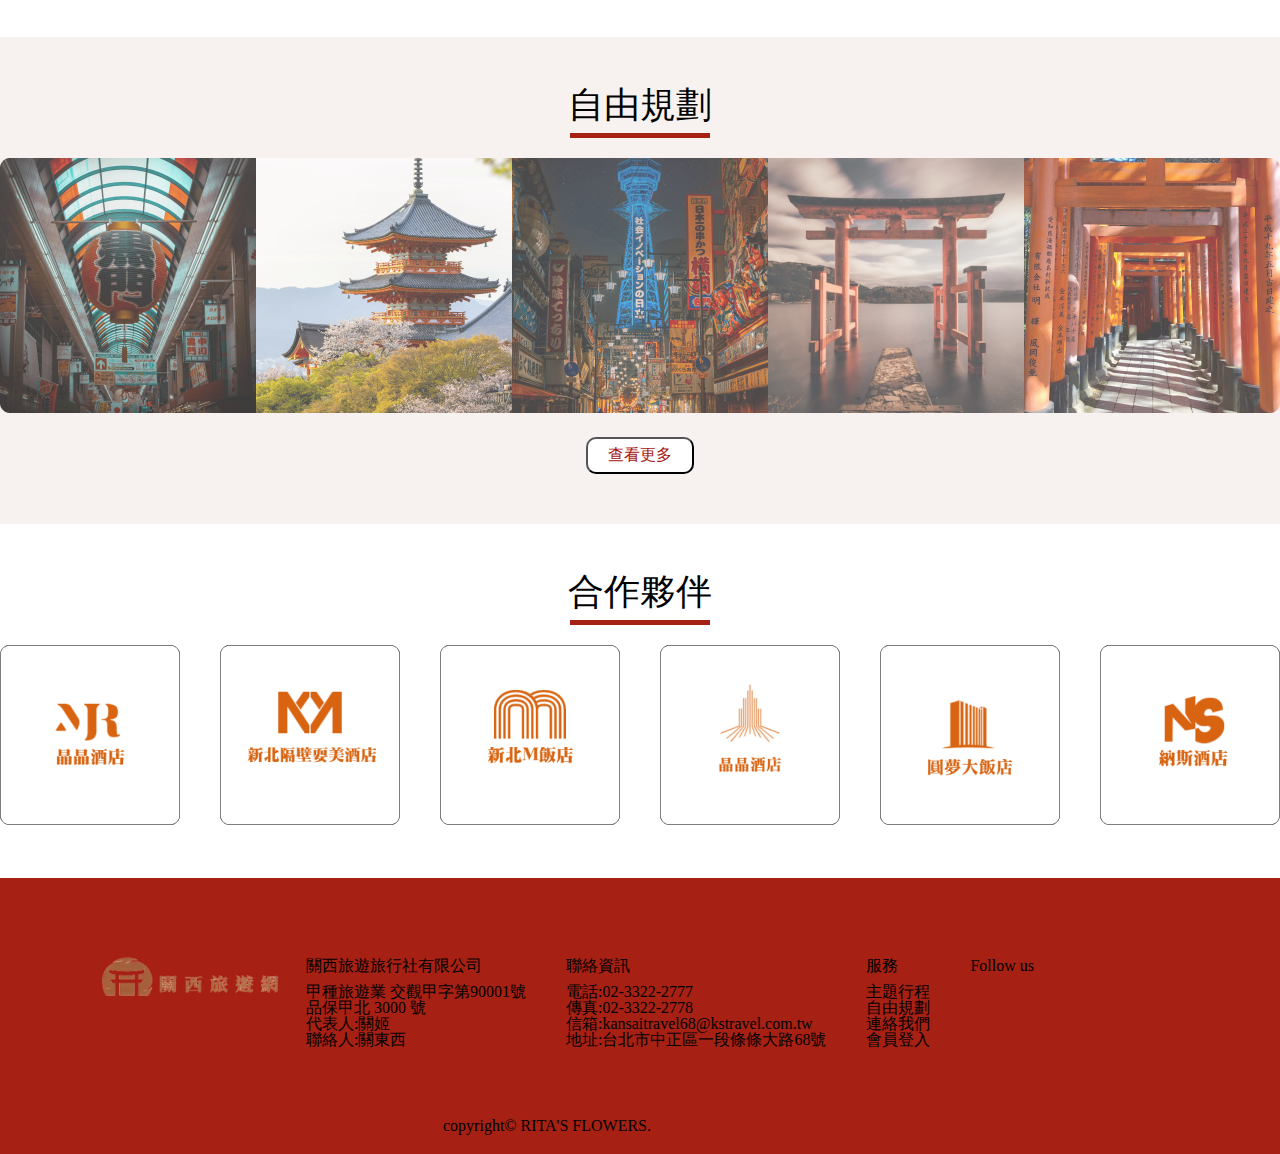
==== commit 753b6fec: "20240807" ====
--- a/index.html
+++ b/index.html
@@ -37,7 +37,7 @@
                 <h3></h3>
             </div>
         </section>
-        
+
         <section id="container-topics">
             <header class="title">
                 <h2>主題行程</h2>
@@ -53,7 +53,7 @@
                         <figure><img src="./images/family.png" alt="家族出遊"></figure>
                         <div class="content">
                             <h3>家族出遊</h1>
-                            <p>與家人共度每好時光</p>
+                                <p>與家人共度每好時光</p>
                         </div>
                     </a>
                 </div>
@@ -62,7 +62,7 @@
                         <figure><img src="./images/friend.png" alt="朋友出遊"></figure>
                         <div class="content">
                             <h3>朋友出遊</h1>
-                            <p>與朋友一起收集回憶</p>
+                                <p>與朋友一起收集回憶</p>
                         </div>
                     </a>
                 </div>
@@ -71,7 +71,7 @@
                         <figure><img src="./images/food.png" alt="美食旅遊"></figure>
                         <div class="content">
                             <h3>美食之旅</h1>
-                            <p>品味當地的特色美食</p>
+                                <p>品味當地的特色美食</p>
                         </div>
                     </a>
                 </div>
@@ -119,11 +119,63 @@
                 </div>
             </div>
         </section>
+    </main>
+    <footer>
+        <div>
+            <h1 class="logo">
+                <a href="./index.html">
+                    <img src="./images/logo.png" alt="">
+                </a>
+            </h1>
+            <nav class="navigation">
+                    <ul class="menu-list">
+                        <li class="menu">
+                            關西旅遊旅行社有限公司
+                            <ul class="submenu">
+                                <li>甲種旅遊業 交觀甲字第90001號</li>
+                                <li>品保甲北 3000 號</li>
+                                <li>代表人:關姬</li>
+                                <li>聯絡人:關東西</li>
+                            </ul>
+                        </li>
+                        <li class="menu">
+                            聯絡資訊
+                            <ul class="submenu">
+                                <li>電話:02-3322-2777</li>
+                                <li>傳真:02-3322-2778</li>
+                                <li>信箱:kansaitravel68@kstravel.com.tw</li>
+                                <li>地址:台北市中正區一段條條大路68號</li>
+                            </ul>
+                        </li>
+                        <li class="menu">
+                            服務
+                            <ul class="submenu">
+                                <li><a href="#">主題行程</a></li>
+                                <li><a href="#">自由規劃</a></li>
+                                <li><a href="#">連絡我們</a></li>
+                                <li><a href="#">會員登入</a></li>
+                            </ul>
+                        </li>
+                        <li class="menu">
+                            Follow us
+                            <ul class="submenu">
+                                <li>
+                                    <a href=""><img src="" alt=""></a>
+                                </li>
+                                <li>
+                                    <a href=""><img src="" alt=""></a>
+                                </li>
+                            </ul>
+                        </li>
+                    </ul>
+            </nav>
+        </div>
+        <div class="small">
+            <small>copyright&copy; RITA'S FLOWERS.</small>
+        </div>
+        
+    </footer>
 
-        <section id="footer">
-
-        </section>
-    </main>
 </body>
 
 </html>--- a/style.css
+++ b/style.css
@@ -17,6 +17,7 @@
 	font-size: 100%;
 	font: inherit;
 	vertical-align: baseline;
+	text-decoration: none;
 }
 /* HTML5 display-role reset for older browsers */
 article, aside, details, figcaption, figure, 
@@ -47,7 +48,6 @@
 	display: flex;
 	justify-content: space-between;
 	align-items: center;
-	padding: 10px 0;
 	position: fixed;
 	width: 100%; 
     z-index: 999;
@@ -55,48 +55,49 @@
 }
 
 .logo{
+	padding: 0 0 0 30px;
 	width: 65px;
 }
-.navigation {
+#container-topbar .navigation {
     display: flex;
 	padding: 0 50px;
 }
 
-.navigation .menu {
+#container-topbar .navigation .menu {
 	display: flex;
 	align-items: center;
     gap: 20px;
 }
 
-.navigation .menu li {
+#container-topbar .navigation .menu li {
     border-right: solid 1px rgba(161, 92, 56, 1);
 	padding: 0 20px 0 0;
 }
 
-.navigation .menu li:last-child {
+#container-topbar .navigation .menu li:last-child {
     border-right: none;
 }
 
-.navigation .menu a{
+#container-topbar .navigation .menu a{
 	color: rgba(161, 92, 56, 1);
 	text-decoration: none;
 	font-size: 1.2rem;
 	border-bottom: solid 2px transparent;
 }
 
-.navigation .menu a:hover {
+#container-topbar .navigation .menu a:hover {
     border-bottom: solid 2px rgba(161, 92, 56, 1);
     transition: 0.35s ease-in-out;
 	padding-bottom: 6px;
 }
 
-.navigation .icon{
+#container-topbar .navigation .icon{
 	display: flex;
 	padding: 0 0 0 100px;
 	gap: 20px;
 }
 
-.navigation .icon a img{
+#container-topbar .navigation .icon a img{
 	width: 24px;
 	height: 24px;
 	color: rgba(161, 92, 56, 1);
@@ -114,7 +115,6 @@
 	text-align: center;
     padding: 50px 20px;
     background-color: white;
-    max-width: 1440px;
 }
 
 #container-topics h2, #container-free h2, #container-partner h2{
@@ -127,14 +127,14 @@
 	content: '';
     width: 140px;
     height: 5px;
-    background-color: rgba(161, 24, 24, 0.623);
+    background-color: #A62014;
     display: block;
     margin: 10px auto 0;
 }
 
 button {
     background-color: rgb(255, 255, 255);
-    color: rgba(161, 24, 24, 0.623);
+    color:  #A62014;
     padding: 6px 20px;
     font-size: 16px;
     border-radius: 10px;
@@ -142,7 +142,7 @@
 }
 
 button:hover{
-	background-color: rgb(233, 221, 221);
+	background-color: #C3A6A0;
 }
 
 /* container-banner */
@@ -169,14 +169,15 @@
 /* container-topics */
 #container-topics .more-info {
 	padding: 0 0 20px 0;
+	align-self:flex-end;
 }
 .box-list{
 	display: flex;
     justify-content: center;
-	align-items: flex-start;
+	align-items: center;
 	max-width: 1440px;
 	width: 80%;
-	gap: 52px;
+	gap: 50px;
 	
 }
 .box-list .item img{
@@ -189,7 +190,7 @@
 	font-size: 24px;
     margin: 15px 0 10px;
 	color: black;
-	text-decoration: none;
+	
 }
 
 .item p{
@@ -197,6 +198,10 @@
     margin: 15px 0 10px;
 	color: black;
 }
+/* container-free */
+#container-free{
+	background-color: #F7F1F0;
+}
 /* container-partner */
 .icon-list{
 	display: flex;
@@ -211,5 +216,42 @@
 #container-free .more-info {
 	padding: 20px 0 0 0;
 }
-
-
+/* container-footer */
+footer {
+    padding: 20px;
+	background-color: #A62014;
+}
+
+footer div{
+	width: 85%;
+	display: flex;
+	justify-content: space-between;
+	padding: 50px 50px;
+}
+
+footer nav{
+	padding: 0 70px 0 0;
+}
+
+footer .menu-list{
+	display: flex;
+	justify-content: center;
+}
+
+footer .menu{
+	padding: 10px 20px;
+}
+
+footer .menu .submenu{
+	padding: 10px 0;
+}
+
+footer .menu .submenu a{
+	color: black;
+}
+
+footer .small{
+	margin: 0;
+	padding: 0;
+	justify-content: center;
+}
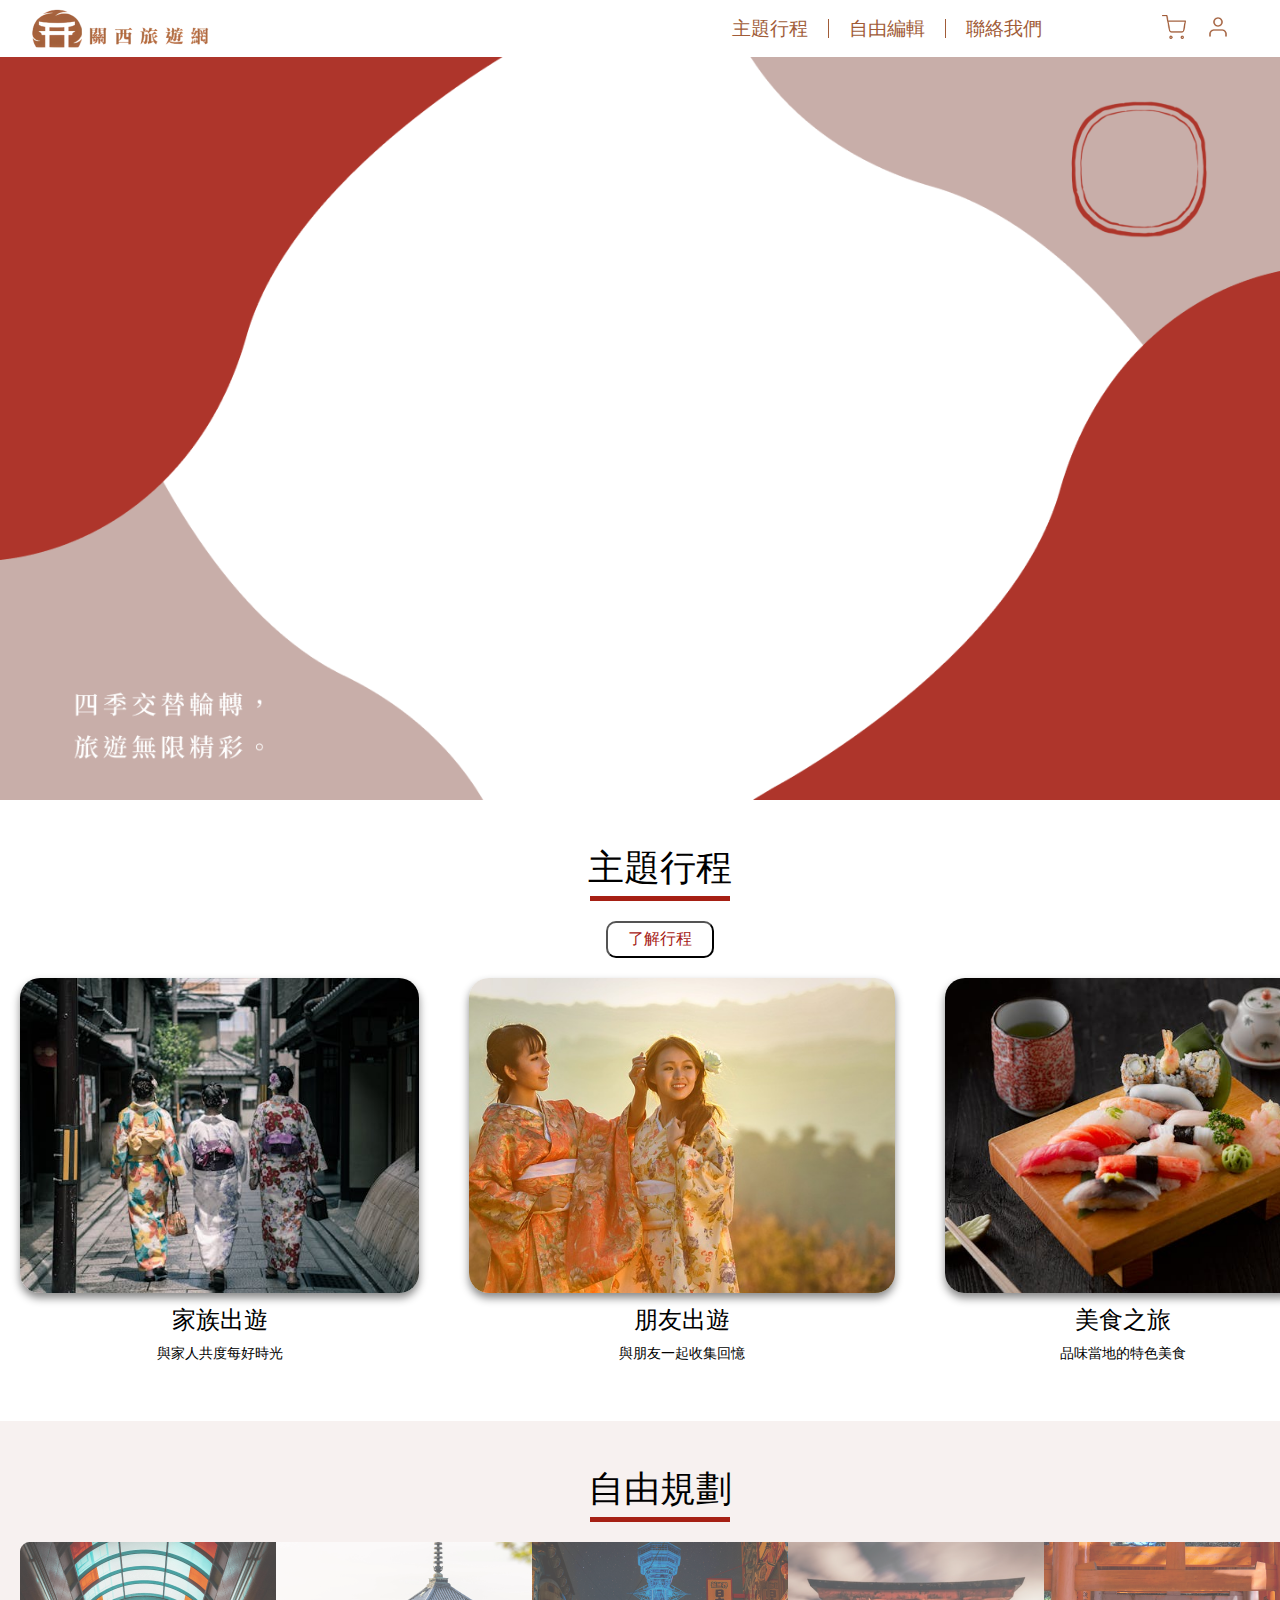
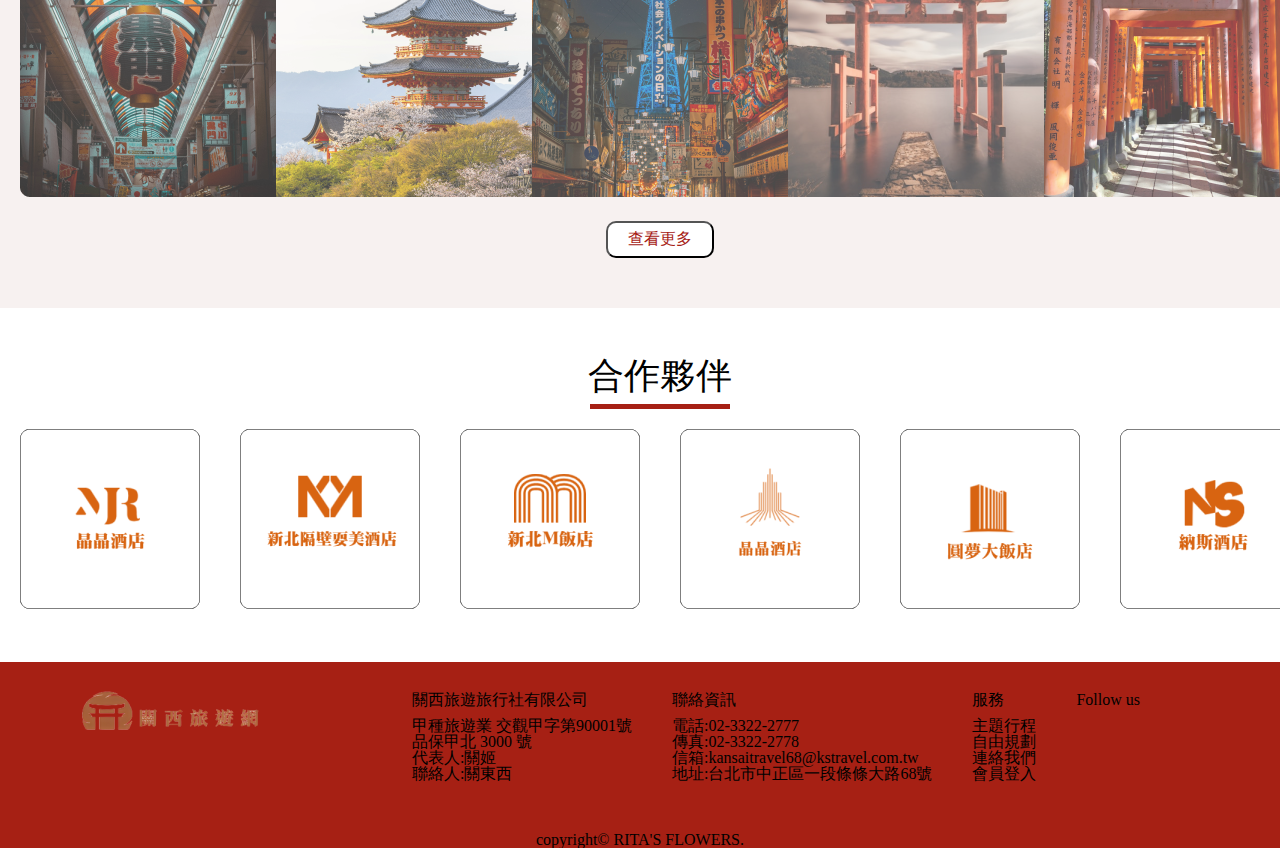
==== commit ecf52088: "20240808" ====
--- a/index.html
+++ b/index.html
@@ -50,7 +50,7 @@
             <div class="box-list">
                 <div class="item">
                     <a href="">
-                        <figure><img src="./images/family.png" alt="家族出遊"></figure>
+                        <figure><img src="./images/theme/family.jpeg" alt="家族出遊"></figure>
                         <div class="content">
                             <h3>家族出遊</h1>
                                 <p>與家人共度每好時光</p>
@@ -59,7 +59,7 @@
                 </div>
                 <div class="item">
                     <a href="">
-                        <figure><img src="./images/friend.png" alt="朋友出遊"></figure>
+                        <figure><img src="./images/theme/friend.jpg" alt="朋友出遊"></figure>
                         <div class="content">
                             <h3>朋友出遊</h1>
                                 <p>與朋友一起收集回憶</p>
@@ -68,7 +68,7 @@
                 </div>
                 <div class="item">
                     <a href="">
-                        <figure><img src="./images/food.png" alt="美食旅遊"></figure>
+                        <figure><img src="./images/theme/food.jpeg" alt="美食旅遊"></figure>
                         <div class="content">
                             <h3>美食之旅</h1>
                                 <p>品味當地的特色美食</p>
@@ -83,9 +83,7 @@
                 <h2>自由規劃</h2>
             </header>
             <div class="item">
-                <div class="item">
-                    <figure><img src="./images/free.png" alt=""></figure>
-                </div>
+                <figure><img src="./images/free.png" alt=""></figure>
             </div>
             <div class="more-info">
                 <a href="">
@@ -128,52 +126,52 @@
                 </a>
             </h1>
             <nav class="navigation">
-                    <ul class="menu-list">
-                        <li class="menu">
-                            關西旅遊旅行社有限公司
-                            <ul class="submenu">
-                                <li>甲種旅遊業 交觀甲字第90001號</li>
-                                <li>品保甲北 3000 號</li>
-                                <li>代表人:關姬</li>
-                                <li>聯絡人:關東西</li>
-                            </ul>
-                        </li>
-                        <li class="menu">
-                            聯絡資訊
-                            <ul class="submenu">
-                                <li>電話:02-3322-2777</li>
-                                <li>傳真:02-3322-2778</li>
-                                <li>信箱:kansaitravel68@kstravel.com.tw</li>
-                                <li>地址:台北市中正區一段條條大路68號</li>
-                            </ul>
-                        </li>
-                        <li class="menu">
-                            服務
-                            <ul class="submenu">
-                                <li><a href="#">主題行程</a></li>
-                                <li><a href="#">自由規劃</a></li>
-                                <li><a href="#">連絡我們</a></li>
-                                <li><a href="#">會員登入</a></li>
-                            </ul>
-                        </li>
-                        <li class="menu">
-                            Follow us
-                            <ul class="submenu">
-                                <li>
-                                    <a href=""><img src="" alt=""></a>
-                                </li>
-                                <li>
-                                    <a href=""><img src="" alt=""></a>
-                                </li>
-                            </ul>
-                        </li>
-                    </ul>
+                <ul class="menu-list">
+                    <li class="menu">
+                        關西旅遊旅行社有限公司
+                        <ul class="submenu">
+                            <li>甲種旅遊業 交觀甲字第90001號</li>
+                            <li>品保甲北 3000 號</li>
+                            <li>代表人:關姬</li>
+                            <li>聯絡人:關東西</li>
+                        </ul>
+                    </li>
+                    <li class="menu">
+                        聯絡資訊
+                        <ul class="submenu">
+                            <li>電話:02-3322-2777</li>
+                            <li>傳真:02-3322-2778</li>
+                            <li>信箱:kansaitravel68@kstravel.com.tw</li>
+                            <li>地址:台北市中正區一段條條大路68號</li>
+                        </ul>
+                    </li>
+                    <li class="menu">
+                        服務
+                        <ul class="submenu">
+                            <li><a href="#">主題行程</a></li>
+                            <li><a href="#">自由規劃</a></li>
+                            <li><a href="#">連絡我們</a></li>
+                            <li><a href="#">會員登入</a></li>
+                        </ul>
+                    </li>
+                    <li class="menu">
+                        Follow us
+                        <ul class="submenu">
+                            <li>
+                                <a href=""><img src="" alt=""></a>
+                            </li>
+                            <li>
+                                <a href=""><img src="" alt=""></a>
+                            </li>
+                        </ul>
+                    </li>
+                </ul>
             </nav>
         </div>
         <div class="small">
             <small>copyright&copy; RITA'S FLOWERS.</small>
         </div>
-        
+
     </footer>
 
 </body>
--- a/style.css
+++ b/style.css
@@ -109,6 +109,7 @@
     flex-direction: column;
     justify-content: center;
     align-items: center;
+	width: 100%;
 }
 
 #container-topics, #container-free, #container-partner{
@@ -169,21 +170,26 @@
 /* container-topics */
 #container-topics .more-info {
 	padding: 0 0 20px 0;
-	align-self:flex-end;
+	
 }
 .box-list{
 	display: flex;
     justify-content: center;
 	align-items: center;
-	max-width: 1440px;
-	width: 80%;
+	max-width: 1280px;
 	gap: 50px;
 	
 }
+.box-list figure{
+	height: 35vh;
+}
 .box-list .item img{
     flex: 1;
-    box-shadow: 0px 5px 8px #898989;
+    box-shadow: 0 5px 8px #898989;
     border-radius: 20px;
+	height: 100%;
+	width: 100%;
+	object-fit:cover;
 }
 
 .item h3{
@@ -202,6 +208,7 @@
 #container-free{
 	background-color: #F7F1F0;
 }
+
 /* container-partner */
 .icon-list{
 	display: flex;
@@ -218,15 +225,13 @@
 }
 /* container-footer */
 footer {
-    padding: 20px;
 	background-color: #A62014;
 }
 
 footer div{
-	width: 85%;
 	display: flex;
 	justify-content: space-between;
-	padding: 50px 50px;
+	padding: 20px 50px 30px 50px;
 }
 
 footer nav{
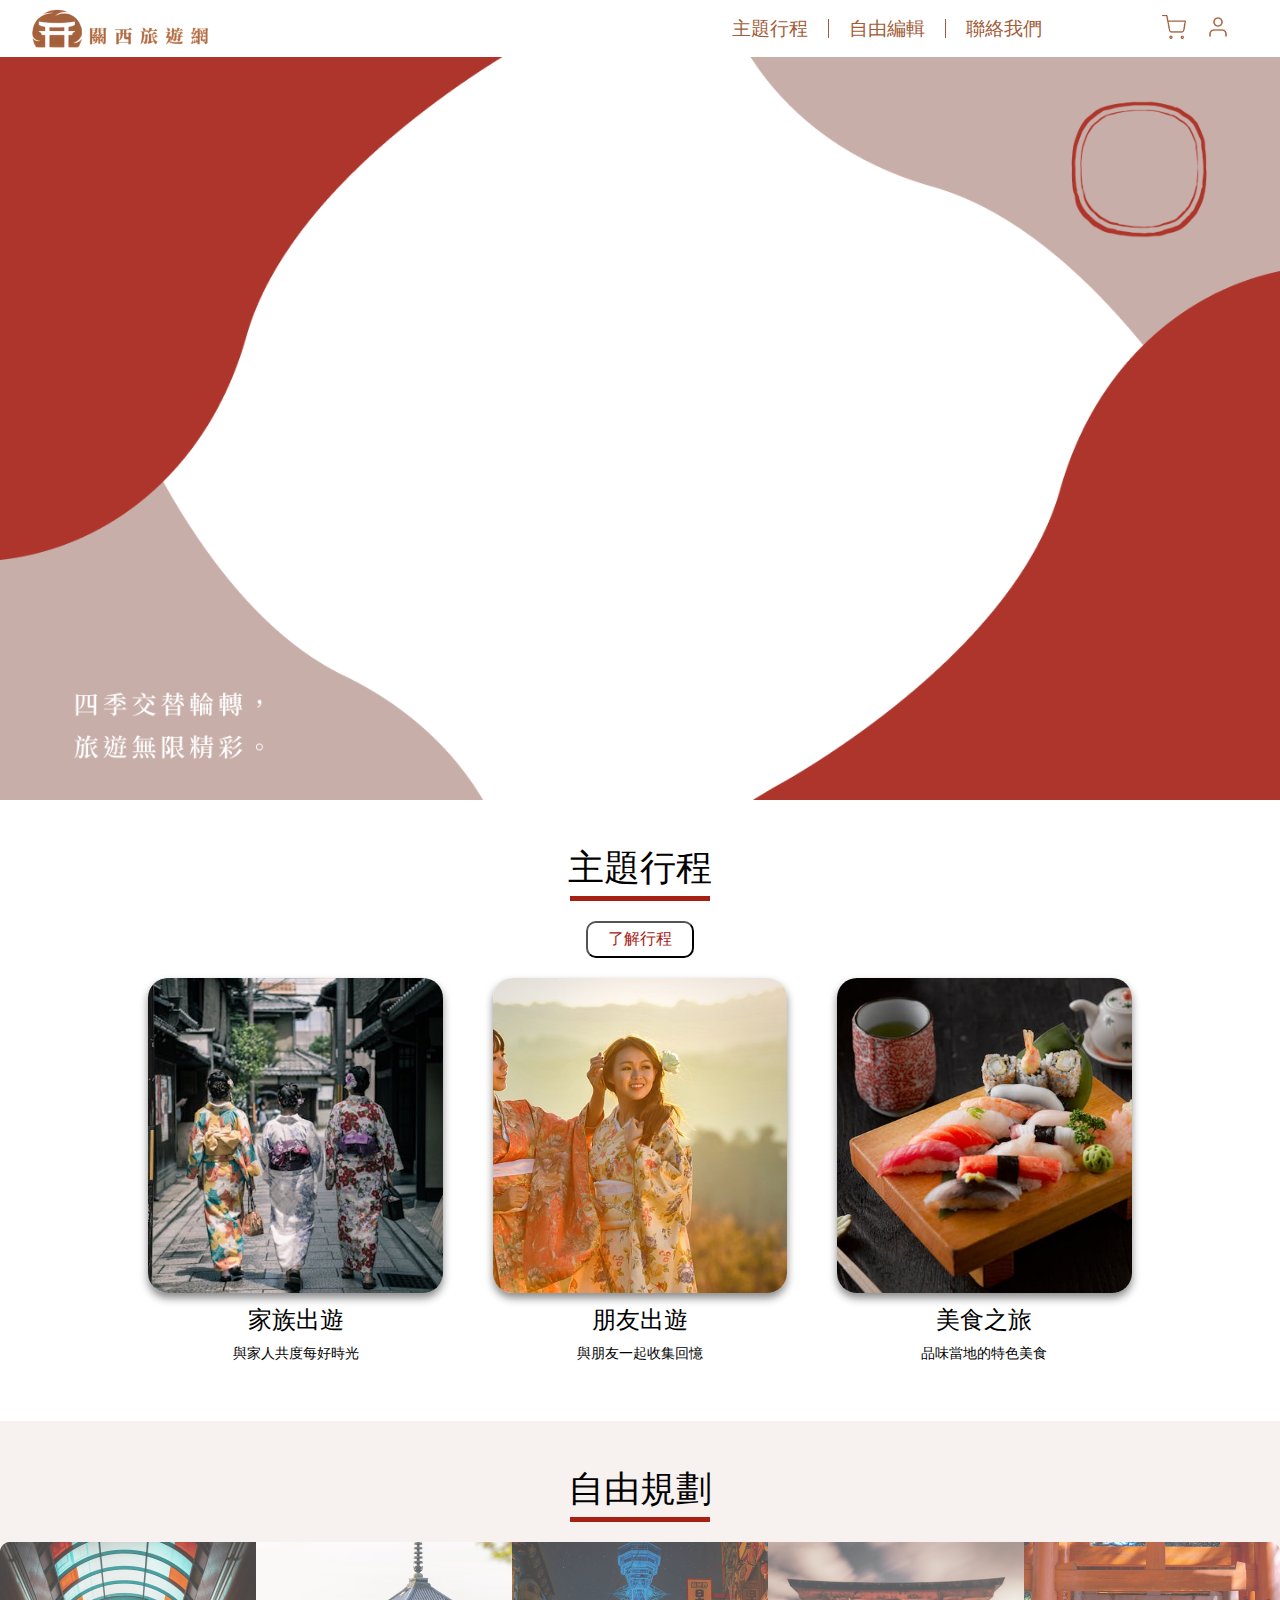
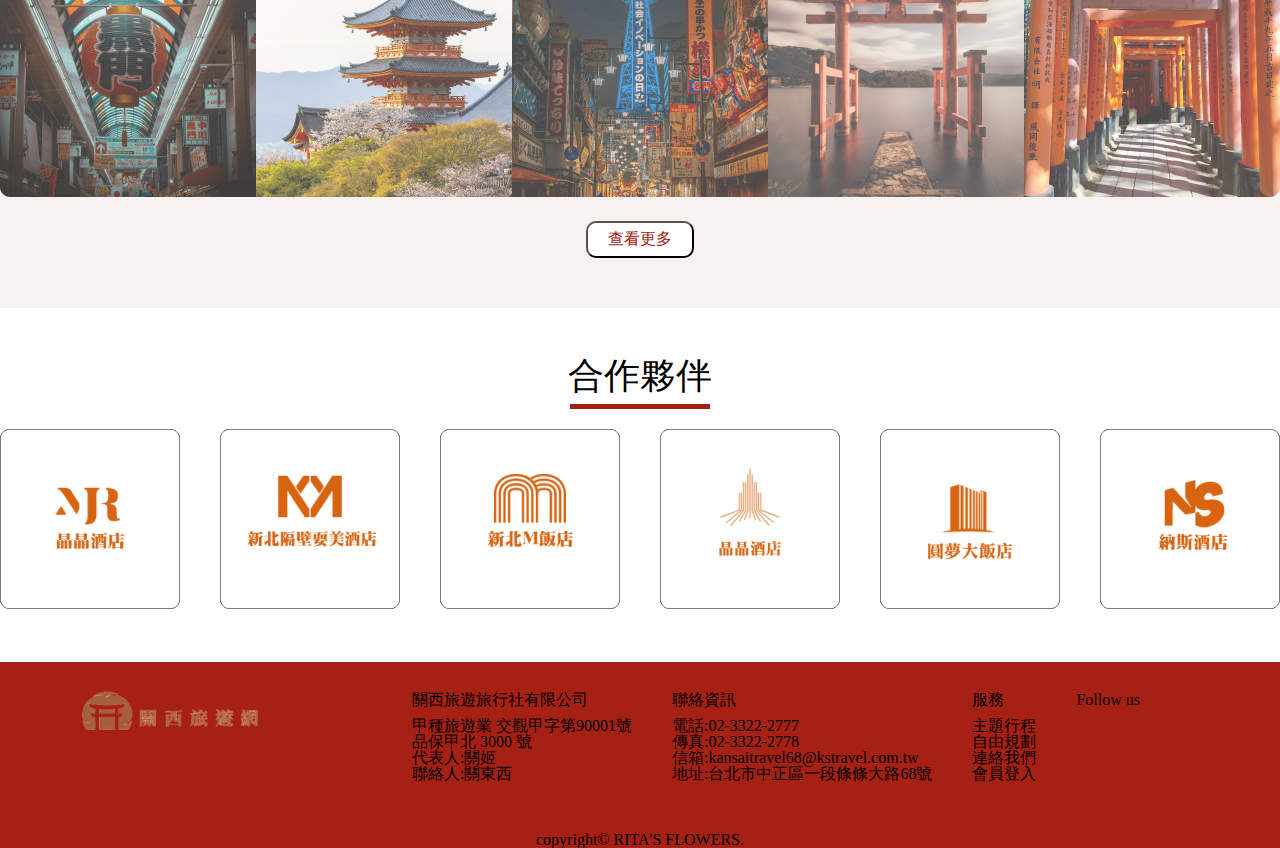
==== commit 77e0fe2a: "20240809" ====
--- a/index.html
+++ b/index.html
@@ -49,7 +49,7 @@
             </div>
             <div class="box-list">
                 <div class="item">
-                    <a href="">
+                    <a href="./l.theme.html">
                         <figure><img src="./images/theme/family.jpeg" alt="家族出遊"></figure>
                         <div class="content">
                             <h3>家族出遊</h1>
--- a/style.css
+++ b/style.css
@@ -114,7 +114,7 @@
 
 #container-topics, #container-free, #container-partner{
 	text-align: center;
-    padding: 50px 20px;
+    padding: 50px 0 50px 0;
     background-color: white;
 }
 
@@ -182,6 +182,7 @@
 }
 .box-list figure{
 	height: 35vh;
+	width: 23vw;
 }
 .box-list .item img{
     flex: 1;
